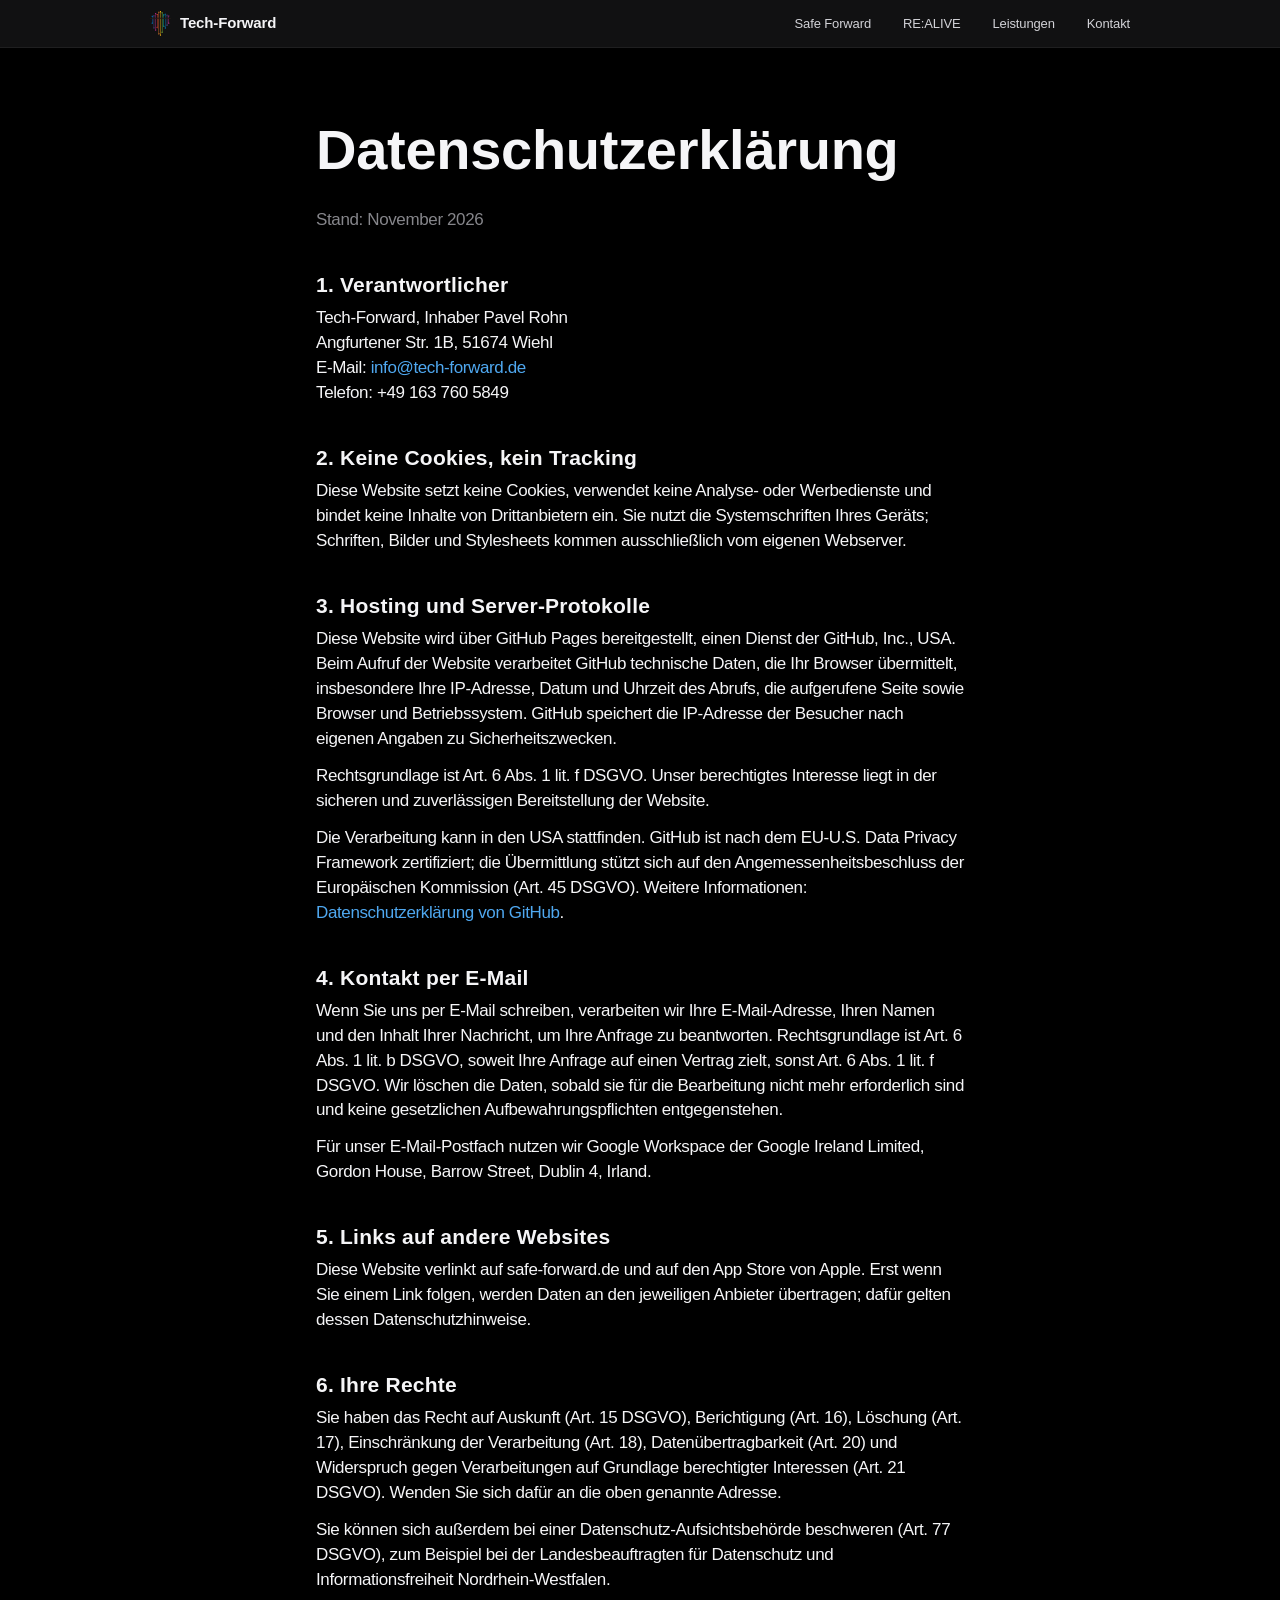
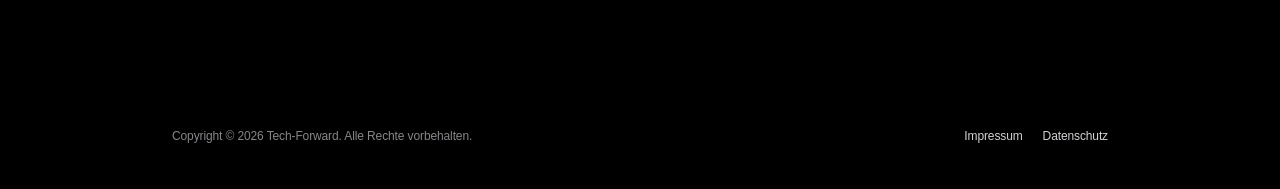
==== datenschutz/index.html @ c75efc5e "Neues Design im Stil von apple.com mit echtem Logo und Produktbildern Schwarzer Grund, große zentrie" ====
<!doctype html>
<html lang="de">
<head>
  <meta charset="utf-8">
  <meta name="viewport" content="width=device-width, initial-scale=1">
  <title>Datenschutzerklärung – Tech-Forward</title>
  <meta name="robots" content="index,follow">
  <link rel="canonical" href="https://www.tech-forward.de/datenschutz/">
  <meta name="theme-color" content="#000000">
  <link rel="icon" href="/favicon.svg" type="image/svg+xml">
  <link rel="stylesheet" href="/style.css">
</head>
<body>
  <a class="springen" href="#inhalt">Zum Inhalt springen</a>
  <header class="leiste">
    <nav class="leiste-innen" aria-label="Hauptnavigation">
      <a class="marke" href="/" aria-label="Tech-Forward, zur Startseite"><img src="/img/logo-zeichen.svg" alt="" width="21" height="25">Tech-Forward</a>
      <ul class="leiste-links">
        <li><a href="/#safe-forward">Safe Forward</a></li>
        <li><a href="/#realive">RE:ALIVE</a></li>
        <li><a href="/#leistungen">Leistungen</a></li>
        <li><a href="/#kontakt">Kontakt</a></li>
      </ul>
    </nav>
  </header>
  <main id="inhalt" class="recht">
      <h1>Datenschutz­erklärung</h1>
      <p class="stand">Stand: November 2026</p>

      <h2>1. Verantwortlicher</h2>
      <address>
        Tech-Forward, Inhaber Pavel Rohn<br>
        Angfurtener Str. 1B, 51674 Wiehl<br>
        E-Mail: <a href="mailto:info@tech-forward.de">info@tech-forward.de</a><br>
        Telefon: +49 163 760 5849
      </address>

      <h2>2. Keine Cookies, kein Tracking</h2>
      <p>Diese Website setzt keine Cookies, verwendet keine Analyse- oder Werbedienste und bindet keine Inhalte von Drittanbietern ein. Sie nutzt die Systemschriften Ihres Geräts; Schriften, Bilder und Stylesheets kommen ausschließlich vom eigenen Webserver.</p>

      <h2>3. Hosting und Server-Protokolle</h2>
      <p>Diese Website wird über GitHub Pages bereitgestellt, einen Dienst der GitHub, Inc., USA. Beim Aufruf der Website verarbeitet GitHub technische Daten, die Ihr Browser übermittelt, insbesondere Ihre IP-Adresse, Datum und Uhrzeit des Abrufs, die aufgerufene Seite sowie Browser und Betriebssystem. GitHub speichert die IP-Adresse der Besucher nach eigenen Angaben zu Sicherheitszwecken.</p>
      <p>Rechtsgrundlage ist Art. 6 Abs. 1 lit. f DSGVO. Unser berechtigtes Interesse liegt in der sicheren und zuverlässigen Bereitstellung der Website.</p>
      <p>Die Verarbeitung kann in den USA stattfinden. GitHub ist nach dem EU-U.S. Data Privacy Framework zertifiziert; die Übermittlung stützt sich auf den Angemessenheitsbeschluss der Europäischen Kommission (Art. 45 DSGVO). Weitere Informationen: <a href="https://docs.github.com/de/site-policy/privacy-policies/github-general-privacy-statement">Datenschutzerklärung von GitHub</a>.</p>

      <h2>4. Kontakt per E-Mail</h2>
      <p>Wenn Sie uns per E-Mail schreiben, verarbeiten wir Ihre E-Mail-Adresse, Ihren Namen und den Inhalt Ihrer Nachricht, um Ihre Anfrage zu beantworten. Rechtsgrundlage ist Art. 6 Abs. 1 lit. b DSGVO, soweit Ihre Anfrage auf einen Vertrag zielt, sonst Art. 6 Abs. 1 lit. f DSGVO. Wir löschen die Daten, sobald sie für die Bearbeitung nicht mehr erforderlich sind und keine gesetzlichen Aufbewahrungspflichten entgegenstehen.</p>
      <p>Für unser E-Mail-Postfach nutzen wir Google Workspace der Google Ireland Limited, Gordon House, Barrow Street, Dublin 4, Irland.</p>

      <h2>5. Links auf andere Websites</h2>
      <p>Diese Website verlinkt auf safe-forward.de und auf den App Store von Apple. Erst wenn Sie einem Link folgen, werden Daten an den jeweiligen Anbieter übertragen; dafür gelten dessen Datenschutzhinweise.</p>

      <h2>6. Ihre Rechte</h2>
      <p>Sie haben das Recht auf Auskunft (Art. 15 DSGVO), Berichtigung (Art. 16), Löschung (Art. 17), Einschränkung der Verarbeitung (Art. 18), Datenübertragbarkeit (Art. 20) und Widerspruch gegen Verarbeitungen auf Grundlage berechtigter Interessen (Art. 21 DSGVO). Wenden Sie sich dafür an die oben genannte Adresse.</p>
      <p>Sie können sich außerdem bei einer Datenschutz-Aufsichtsbehörde beschweren (Art. 77 DSGVO), zum Beispiel bei der Landesbeauftragten für Datenschutz und Informationsfreiheit Nordrhein-Westfalen.</p>
  </main>
  <footer class="fuss">
    <div class="fuss-zeile">
      <span>Copyright © 2026 Tech-Forward. Alle Rechte vorbehalten.</span>
      <nav aria-label="Rechtliches">
        <a href="/impressum/">Impressum</a>
        <a href="/datenschutz/">Datenschutz</a>
      </nav>
    </div>
  </footer>
</body>
</html>
---- style.css ----
/* Tech-Forward – schwarz, ruhig, große Typografie; Farbe kommt nur aus dem Logo und den Produktbildern */
:root {
  --schwarz: #000;
  --kachel: #161617;
  --kachel-hell: #1d1d1f;
  --text: #f5f5f7;
  --grau: #86868b;
  --grau-hell: #a1a1a6;
  --linie: #424245;
  --blau: #0378be;
  --blau-hover: #0a8ad6;
  --link: #4fa8f0;
  --schrift: -apple-system, BlinkMacSystemFont, "SF Pro Text", "SF Pro Display", "Helvetica Neue", "Segoe UI", Roboto, Arial, sans-serif;
  color-scheme: dark;
}

*,
*::before,
*::after {
  box-sizing: border-box;
}

html {
  -webkit-text-size-adjust: 100%;
  scroll-behavior: smooth;
  scroll-padding-top: 56px;
}

body {
  margin: 0;
  background: var(--schwarz);
  color: var(--text);
  font-family: var(--schrift);
  font-size: 17px;
  line-height: 1.47;
  letter-spacing: -0.022em;
  -webkit-font-smoothing: antialiased;
  -moz-osx-font-smoothing: grayscale;
}

img {
  max-width: 100%;
}

a {
  color: var(--link);
  text-decoration: none;
}
a:hover {
  text-decoration: underline;
}
:focus-visible {
  outline: 2px solid var(--link);
  outline-offset: 3px;
  border-radius: 4px;
}

.springen {
  position: absolute;
  left: -999px;
  top: 8px;
  z-index: 100;
  background: var(--text);
  color: var(--schwarz);
  padding: 8px 16px;
  border-radius: 8px;
}
.springen:focus {
  left: 16px;
}

/* Navigationsleiste */
.leiste {
  position: sticky;
  top: 0;
  z-index: 50;
  height: 48px;
  background: rgba(22, 22, 23, 0.8);
  -webkit-backdrop-filter: saturate(180%) blur(20px);
  backdrop-filter: saturate(180%) blur(20px);
  border-bottom: 1px solid rgba(255, 255, 255, 0.06);
}
.leiste-innen {
  max-width: 1024px;
  height: 100%;
  margin: 0 auto;
  padding: 0 22px;
  display: flex;
  align-items: center;
  justify-content: space-between;
  gap: 24px;
}
.marke {
  display: inline-flex;
  align-items: center;
  gap: 9px;
  color: var(--text);
  font-size: 15px;
  font-weight: 600;
  letter-spacing: -0.01em;
}
.marke:hover {
  text-decoration: none;
}
.marke img {
  width: 21px;
  height: 25px;
}
.leiste-links {
  list-style: none;
  display: flex;
  gap: 32px;
  margin: 0;
  padding: 0;
}
.leiste-links a {
  color: #d2d2d7;
  font-size: 13px;
  letter-spacing: -0.01em;
}
.leiste-links a:hover {
  color: #fff;
  text-decoration: none;
}
@media (max-width: 640px) {
  .leiste-links li:not(:last-child) {
    display: none;
  }
}

/* Start */
.start {
  max-width: 980px;
  margin: 0 auto;
  padding: 72px 22px 100px;
  text-align: center;
}
.start-logo {
  display: block;
  width: clamp(200px, 30vw, 320px);
  height: auto;
  margin: 0 auto;
}
.start h1 {
  font-size: clamp(40px, 6.6vw, 80px);
  line-height: 1.05;
  font-weight: 600;
  letter-spacing: -0.015em;
  max-width: 13ch;
  margin: 44px auto 0;
  text-wrap: balance;
}
.start-text {
  font-size: clamp(19px, 2.2vw, 24px);
  line-height: 1.33;
  letter-spacing: 0.004em;
  color: var(--grau-hell);
  max-width: 30em;
  margin: 22px auto 0;
  text-wrap: balance;
}

.knoepfe {
  display: flex;
  flex-wrap: wrap;
  justify-content: center;
  gap: 14px 16px;
  margin-top: 32px;
}
.pille {
  display: inline-block;
  padding: 12px 22px;
  border-radius: 980px;
  border: 1px solid var(--blau);
  background: var(--blau);
  color: #fff;
  font-size: 17px;
  line-height: 1.18;
  letter-spacing: -0.022em;
}
.pille:hover {
  background: var(--blau-hover);
  border-color: var(--blau-hover);
  text-decoration: none;
}
.pille-rahmen {
  background: transparent;
  border-color: var(--link);
  color: var(--link);
}
.pille-rahmen:hover {
  background: var(--link);
  border-color: var(--link);
  color: #000;
}
.weiter {
  font-size: 17px;
}
.weiter::after {
  content: "\203A";
  margin-left: 4px;
}

@media (prefers-reduced-motion: no-preference) {
  .start > * {
    animation: auftauchen 0.9s cubic-bezier(0.2, 0.7, 0.2, 1) both;
  }
  .start > :nth-child(2) {
    animation-delay: 0.12s;
  }
  .start > :nth-child(3) {
    animation-delay: 0.24s;
  }
  .start > :nth-child(4) {
    animation-delay: 0.36s;
  }
}
@keyframes auftauchen {
  from {
    opacity: 0;
    transform: translateY(16px);
  }
  to {
    opacity: 1;
    transform: none;
  }
}

/* Kacheln */
.kacheln {
  display: grid;
  gap: 12px;
  padding: 0 12px;
}
.kachel {
  position: relative;
  overflow: hidden;
  background: var(--kachel);
  text-align: center;
  padding: 56px 22px 0;
  display: flex;
  flex-direction: column;
  align-items: center;
}
.kachel > * {
  position: relative;
  z-index: 1;
}
.kachel h2 {
  font-size: clamp(40px, 5.6vw, 56px);
  line-height: 1.07;
  font-weight: 600;
  letter-spacing: -0.005em;
  margin: 0;
}
.kachel-claim {
  font-size: clamp(21px, 2.4vw, 28px);
  line-height: 1.14;
  letter-spacing: 0.007em;
  margin: 8px 0 0;
  text-wrap: balance;
}
.kachel-info {
  color: var(--grau-hell);
  max-width: 34em;
  margin: 14px auto 0;
  text-wrap: balance;
}
.kachel .knoepfe {
  margin-top: 22px;
}
.kachel-bild {
  width: 100%;
  margin-top: auto;
  padding-top: 48px;
  overflow: hidden;
  display: flex;
  justify-content: center;
  align-items: flex-start;
}

/* Safe Forward */
.kachel-sf::before,
.kachel-ra::before {
  content: "";
  position: absolute;
  inset: 0;
  z-index: 0;
  pointer-events: none;
}
.kachel-sf::before {
  background: radial-gradient(ellipse 70% 55% at 50% 100%, rgba(37, 99, 235, 0.32), rgba(16, 185, 129, 0.1) 55%, transparent 75%);
}
.sf-bild {
  height: clamp(250px, 46vw, 520px);
}
.fenster {
  margin: 0;
  width: min(100%, 900px);
  border-radius: 12px 12px 0 0;
  overflow: hidden;
  background: #fff;
  box-shadow: 0 0 0 1px rgba(255, 255, 255, 0.1), 0 30px 80px rgba(0, 0, 0, 0.6);
}
.fenster-leiste {
  position: relative;
  height: 30px;
  background: #2a2a2c;
  display: flex;
  align-items: center;
  gap: 7px;
  padding: 0 12px;
}
.fenster-leiste span {
  width: 10px;
  height: 10px;
  border-radius: 50%;
  background: #5a5a5e;
}
.fenster-adresse {
  position: absolute;
  left: 50%;
  transform: translateX(-50%);
  background: #1d1d1f;
  color: var(--grau-hell);
  font-size: 12px;
  letter-spacing: 0;
  padding: 3px 36px;
  border-radius: 6px;
  white-space: nowrap;
}
.fenster img {
  display: block;
  width: 100%;
  height: auto;
}
@media (max-width: 560px) {
  .fenster-adresse {
    padding: 3px 14px;
  }
}

/* Handys */
.handy {
  margin: 0;
  flex: none;
  width: 260px;
  aspect-ratio: 1320 / 2868;
  padding: 9px;
  border-radius: 46px;
  background: #1c1c1e;
  box-shadow: inset 0 0 0 1.5px #3a3a3c, 0 30px 60px rgba(0, 0, 0, 0.55);
}
.handy img {
  display: block;
  width: 100%;
  height: 100%;
  object-fit: cover;
  object-position: top;
  border-radius: 37px;
}

/* RE:ALIVE */
.kachel-ra::before {
  background: radial-gradient(ellipse 65% 55% at 50% 95%, rgba(255, 107, 53, 0.3), rgba(255, 215, 0, 0.07) 55%, transparent 75%);
}
.ra-bild {
  height: clamp(380px, 62vw, 600px);
}
.ra-bild .handy {
  width: clamp(190px, 26vw, 290px);
}
.ra-bild .handy-seite {
  width: clamp(150px, 21vw, 240px);
  margin-top: 70px;
  opacity: 0.92;
}
.ra-bild .handy-seite:first-child {
  margin-right: -18px;
}
.ra-bild .handy-seite:last-child {
  margin-left: -18px;
}
.ra-bild .handy-mitte {
  z-index: 2;
}

/* Leistungen: zwei Kacheln nebeneinander */
.raster {
  display: grid;
  grid-template-columns: 1fr;
  gap: 12px;
}
@media (min-width: 834px) {
  .raster {
    grid-template-columns: 1fr 1fr;
  }
}
.kachel-halb {
  padding: 56px 28px 0;
}
.kachel-halb h2 {
  font-size: clamp(36px, 4.4vw, 48px);
}
.punkte {
  list-style: none;
  width: 100%;
  max-width: 400px;
  margin: 30px auto 0;
  padding: 0;
  text-align: left;
}
.punkte li {
  padding: 13px 0;
  border-top: 1px solid var(--linie);
}
.punkte li:last-child {
  border-bottom: 1px solid var(--linie);
}
.kachel-halb .weiter {
  margin-top: 26px;
}
.web-bild {
  height: 320px;
  padding-top: 40px;
}
.web-bild .handy {
  width: 220px;
}
.wandel-bild {
  height: 320px;
  padding-top: 40px;
  flex-direction: column;
  align-items: center;
  gap: 18px;
}
.wandel-vorher {
  display: flex;
  flex-wrap: wrap;
  justify-content: center;
  gap: 10px;
  max-width: 420px;
  margin: 0;
  padding: 0;
  list-style: none;
}
.wandel-vorher li {
  padding: 8px 16px;
  border-radius: 980px;
  background: var(--kachel-hell);
  color: var(--grau);
  font-size: 15px;
  text-decoration: line-through;
  text-decoration-color: rgba(134, 134, 139, 0.7);
}
.wandel-pfeil {
  width: 1px;
  height: 36px;
  background: linear-gradient(var(--linie), var(--grau-hell));
}
.wandel-nachher {
  display: inline-flex;
  align-items: center;
  gap: 12px;
  padding: 14px 24px 14px 18px;
  border-radius: 980px;
  background: var(--kachel-hell);
  font-size: 19px;
  font-weight: 600;
  box-shadow: 0 0 0 1px rgba(255, 255, 255, 0.1), 0 20px 50px rgba(3, 120, 190, 0.25);
}
.wandel-nachher img {
  width: 22px;
  height: 26px;
}

/* Ablauf */
.ablauf {
  max-width: 980px;
  margin: 0 auto;
  padding: 110px 22px 100px;
  text-align: center;
}
.ablauf h2 {
  font-size: clamp(36px, 5vw, 48px);
  line-height: 1.08;
  font-weight: 600;
  letter-spacing: -0.003em;
  margin: 0;
}
.schritte {
  list-style: none;
  margin: 56px 0 0;
  padding: 0;
  display: grid;
  gap: 44px;
  counter-reset: schritt;
}
@media (min-width: 834px) {
  .schritte {
    grid-template-columns: repeat(3, 1fr);
    gap: 40px;
  }
}
.schritte li {
  counter-increment: schritt;
}
.schritte li::before {
  content: counter(schritt);
  display: block;
  font-size: 44px;
  line-height: 1;
  font-weight: 600;
  color: var(--link);
  margin-bottom: 14px;
}
.schritte h3 {
  font-size: 21px;
  line-height: 1.19;
  font-weight: 600;
  letter-spacing: 0.011em;
  margin: 0 0 8px;
}
.schritte p {
  color: var(--grau-hell);
  margin: 0 auto;
  max-width: 22em;
}

/* Kontakt */
.kachel-kontakt {
  padding: 96px 22px 100px;
}
.mail-gross {
  display: inline-block;
  margin-top: 30px;
  font-size: clamp(28px, 5vw, 48px);
  line-height: 1.1;
  font-weight: 600;
  letter-spacing: -0.01em;
  overflow-wrap: anywhere;
}
.anschrift {
  font-style: normal;
  color: var(--grau);
  margin-top: 18px;
}

/* Fuß */
.fuss {
  max-width: 980px;
  margin: 0 auto;
  padding: 28px 22px 44px;
  font-size: 12px;
  line-height: 1.33;
  letter-spacing: -0.01em;
  color: var(--grau);
}
.fuss p {
  margin: 0 0 14px;
  padding-bottom: 14px;
  border-bottom: 1px solid var(--linie);
}
.fuss-zeile {
  display: flex;
  flex-wrap: wrap;
  justify-content: space-between;
  gap: 8px 24px;
}
.fuss nav {
  display: flex;
  gap: 20px;
}
.fuss a {
  color: #d2d2d7;
}

/* Rechtstexte */
.recht {
  max-width: 692px;
  margin: 0 auto;
  padding: 72px 22px 96px;
}
.recht h1 {
  font-size: clamp(40px, 6vw, 56px);
  line-height: 1.07;
  font-weight: 600;
  letter-spacing: -0.005em;
  margin: 0 0 28px;
}
.recht h2 {
  font-size: 21px;
  line-height: 1.19;
  font-weight: 600;
  letter-spacing: 0.011em;
  margin: 40px 0 8px;
}
.recht p,
.recht address {
  margin: 0 0 12px;
}
.recht address {
  font-style: normal;
}
.recht .stand {
  color: var(--grau);
}

@media (prefers-reduced-motion: reduce) {
  html {
    scroll-behavior: auto;
  }
}
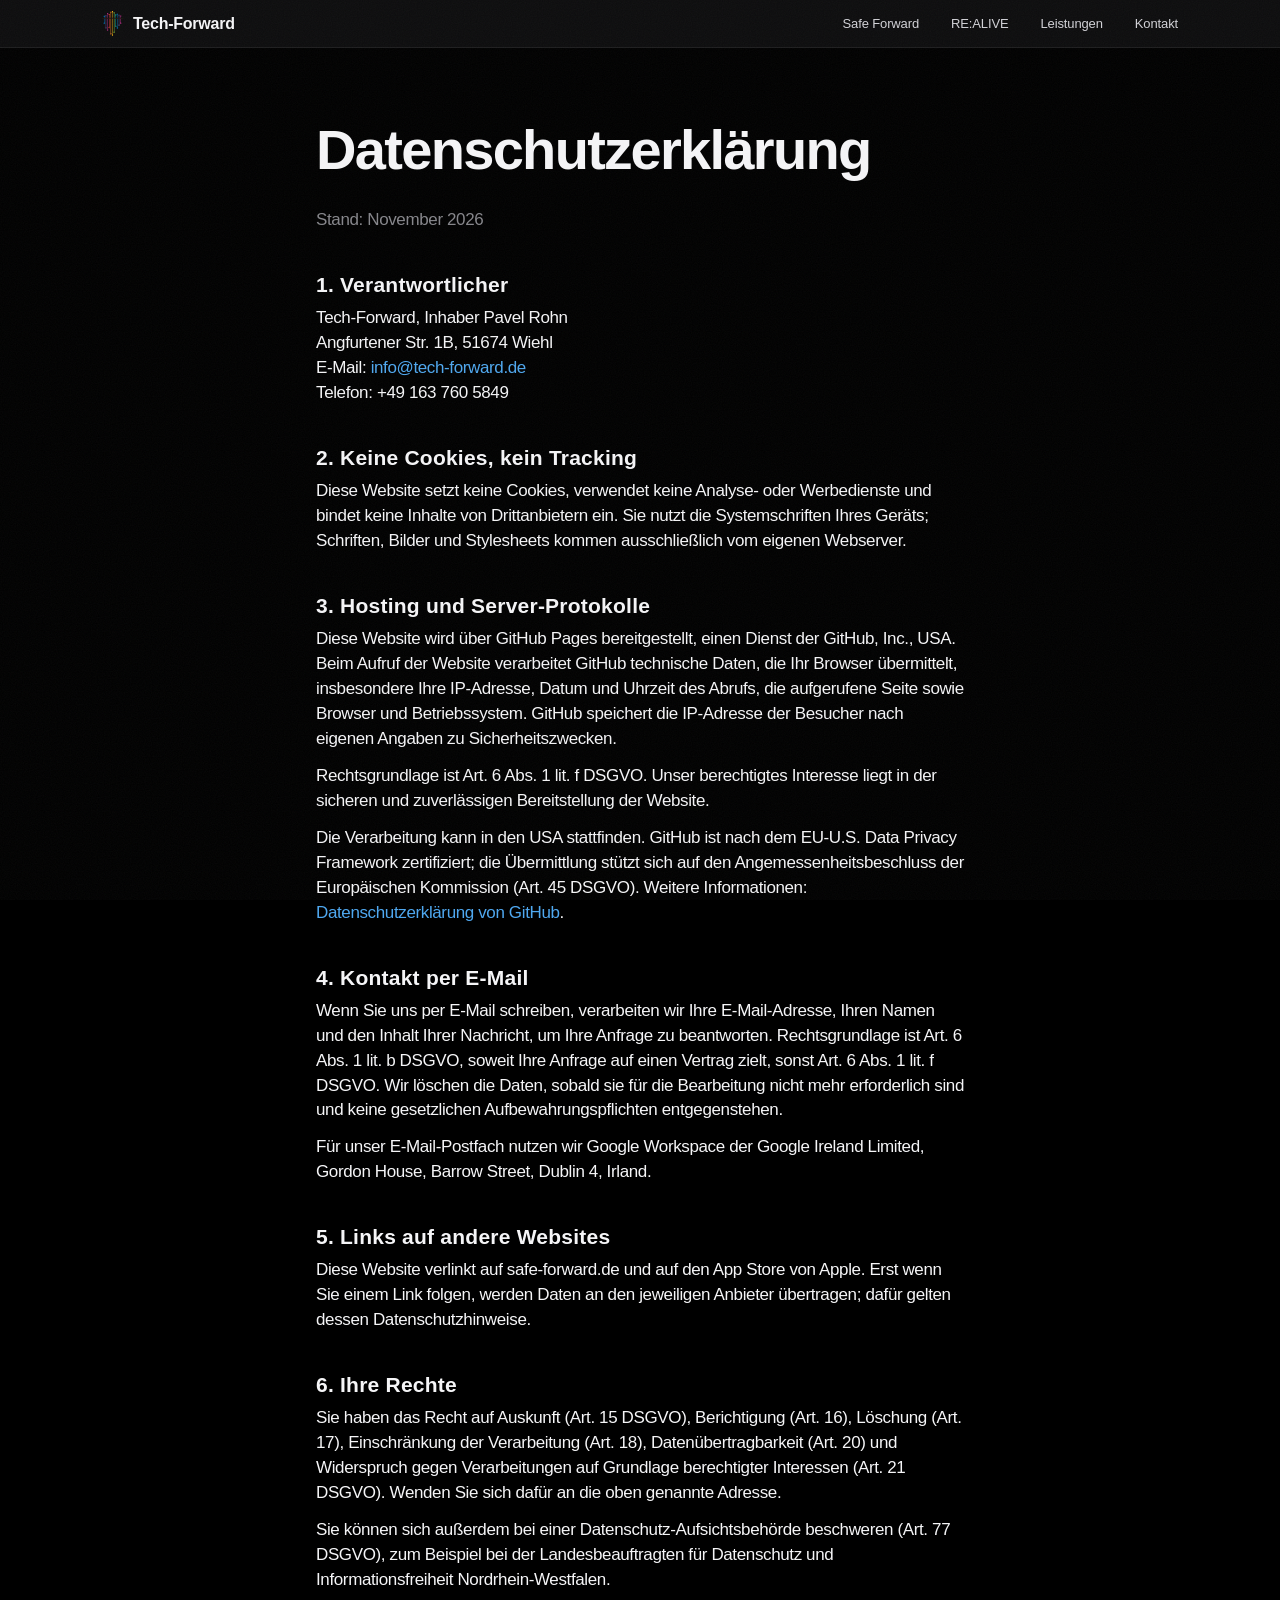
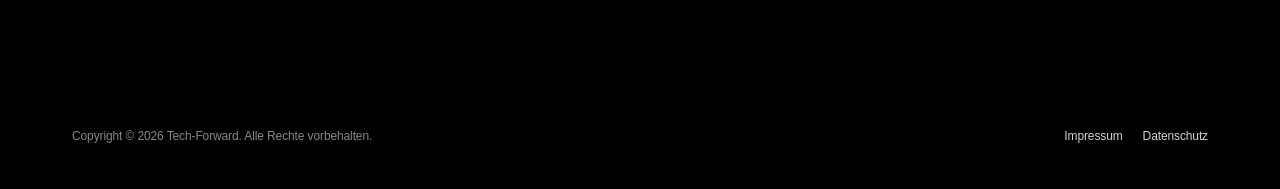
==== commit 594352d2: "Mehr Tiefe und Bewegung: animiertes Logo, Scroll-Szenen, 3D-Karten Reihenfolge jetzt Leistungen vor " ====
--- a/datenschutz/index.html
+++ b/datenschutz/index.html
@@ -8,7 +8,7 @@
   <link rel="canonical" href="https://www.tech-forward.de/datenschutz/">
   <meta name="theme-color" content="#000000">
   <link rel="icon" href="/favicon.svg" type="image/svg+xml">
-  <link rel="stylesheet" href="/style.css">
+  <link rel="stylesheet" href="/style.css?v=4">
 </head>
 <body>
   <a class="springen" href="#inhalt">Zum Inhalt springen</a>
--- a/style.css
+++ b/style.css
@@ -1,16 +1,27 @@
-/* Tech-Forward – schwarz, ruhig, große Typografie; Farbe kommt nur aus dem Logo und den Produktbildern */
+/* Tech-Forward – Schwarz, Tiefe und Licht. Farbe kommt aus dem Logo (Leiterbahnen) und aus den Produkten. */
+@property --winkel {
+  syntax: "<angle>";
+  initial-value: 0deg;
+  inherits: false;
+}
+
 :root {
   --schwarz: #000;
+  --flaeche: #0d0d0f;
   --kachel: #161617;
   --kachel-hell: #1d1d1f;
   --text: #f5f5f7;
   --grau: #86868b;
   --grau-hell: #a1a1a6;
-  --linie: #424245;
+  --linie: #2f2f33;
   --blau: #0378be;
   --blau-hover: #0a8ad6;
   --link: #4fa8f0;
-  --schrift: -apple-system, BlinkMacSystemFont, "SF Pro Text", "SF Pro Display", "Helvetica Neue", "Segoe UI", Roboto, Arial, sans-serif;
+  --regenbogen: linear-gradient(90deg, #0378be, #644c9a, #c52f90, #f04033, #f58229, #fbb811, #88c63f, #05afaf);
+  --regenbogen-hell: linear-gradient(90deg, #4fb0f5, #a68ae6, #ec6cc0, #ff7468, #ffa05a, #ffd045, #b2e070, #3ed8d8, #4fb0f5);
+  --sanft: cubic-bezier(0.2, 0.7, 0.2, 1);
+  --leiste: 48px;
+  --schrift: -apple-system, BlinkMacSystemFont, "SF Pro Display", "SF Pro Text", "Helvetica Neue", "Segoe UI", Roboto, Arial, sans-serif;
   color-scheme: dark;
 }
 
@@ -23,7 +34,7 @@
 html {
   -webkit-text-size-adjust: 100%;
   scroll-behavior: smooth;
-  scroll-padding-top: 56px;
+  scroll-padding-top: var(--leiste);
 }
 
 body {
@@ -36,12 +47,23 @@
   letter-spacing: -0.022em;
   -webkit-font-smoothing: antialiased;
   -moz-osx-font-smoothing: grayscale;
+  overflow-x: clip;
+}
+
+/* feines Korn gegen Farbstufen in den Lichtflächen */
+body::before {
+  content: "";
+  position: fixed;
+  inset: 0;
+  z-index: 90;
+  pointer-events: none;
+  opacity: 0.045;
+  background-image: url("data:image/svg+xml,%3Csvg xmlns='http://www.w3.org/2000/svg' width='180' height='180'%3E%3Cfilter id='n'%3E%3CfeTurbulence type='fractalNoise' baseFrequency='.85' numOctaves='2' stitchTiles='stitch'/%3E%3C/filter%3E%3Crect width='100%25' height='100%25' filter='url(%23n)'/%3E%3C/svg%3E");
 }
 
 img {
   max-width: 100%;
 }
-
 a {
   color: var(--link);
   text-decoration: none;
@@ -52,7 +74,7 @@
 :focus-visible {
   outline: 2px solid var(--link);
   outline-offset: 3px;
-  border-radius: 4px;
+  border-radius: 6px;
 }
 
 .springen {
@@ -69,19 +91,38 @@
   left: 16px;
 }
 
-/* Navigationsleiste */
+/* ---------- Navigationsleiste ---------- */
 .leiste {
   position: sticky;
   top: 0;
-  z-index: 50;
-  height: 48px;
-  background: rgba(22, 22, 23, 0.8);
+  z-index: 60;
+  height: var(--leiste);
+  background: rgba(18, 18, 20, 0.72);
   -webkit-backdrop-filter: saturate(180%) blur(20px);
   backdrop-filter: saturate(180%) blur(20px);
-  border-bottom: 1px solid rgba(255, 255, 255, 0.06);
+  border-bottom: 1px solid rgba(255, 255, 255, 0.07);
+  transition: background 0.4s, border-color 0.4s;
+}
+.js .leiste:not(.gescrollt) {
+  background: rgba(0, 0, 0, 0);
+  border-color: transparent;
+  -webkit-backdrop-filter: none;
+  backdrop-filter: none;
+}
+.leiste::after {
+  content: "";
+  position: absolute;
+  left: 0;
+  right: 0;
+  bottom: -1px;
+  height: 2px;
+  background: var(--regenbogen);
+  transform: scaleX(var(--seite, 0));
+  transform-origin: left;
+  opacity: 0.9;
 }
 .leiste-innen {
-  max-width: 1024px;
+  max-width: 1120px;
   height: 100%;
   margin: 0 auto;
   padding: 0 22px;
@@ -93,11 +134,11 @@
 .marke {
   display: inline-flex;
   align-items: center;
-  gap: 9px;
+  gap: 10px;
   color: var(--text);
-  font-size: 15px;
+  font-size: 16px;
   font-weight: 600;
-  letter-spacing: -0.01em;
+  letter-spacing: -0.015em;
 }
 .marke:hover {
   text-decoration: none;
@@ -117,6 +158,7 @@
   color: #d2d2d7;
   font-size: 13px;
   letter-spacing: -0.01em;
+  transition: color 0.2s;
 }
 .leiste-links a:hover {
   color: #fff;
@@ -128,192 +170,903 @@
   }
 }
 
-/* Start */
-.start {
-  max-width: 980px;
-  margin: 0 auto;
-  padding: 72px 22px 100px;
-  text-align: center;
-}
-.start-logo {
-  display: block;
-  width: clamp(200px, 30vw, 320px);
-  height: auto;
-  margin: 0 auto;
-}
-.start h1 {
-  font-size: clamp(40px, 6.6vw, 80px);
-  line-height: 1.05;
-  font-weight: 600;
-  letter-spacing: -0.015em;
-  max-width: 13ch;
-  margin: 44px auto 0;
-  text-wrap: balance;
-}
-.start-text {
-  font-size: clamp(19px, 2.2vw, 24px);
-  line-height: 1.33;
-  letter-spacing: 0.004em;
-  color: var(--grau-hell);
-  max-width: 30em;
-  margin: 22px auto 0;
-  text-wrap: balance;
-}
-
+/* ---------- Knöpfe ---------- */
 .knoepfe {
   display: flex;
   flex-wrap: wrap;
   justify-content: center;
   gap: 14px 16px;
-  margin-top: 32px;
+  margin-top: 34px;
 }
 .pille {
+  position: relative;
   display: inline-block;
-  padding: 12px 22px;
+  padding: 13px 24px;
   border-radius: 980px;
-  border: 1px solid var(--blau);
-  background: var(--blau);
+  border: 1px solid transparent;
+  background: linear-gradient(180deg, #1690d8, var(--blau));
   color: #fff;
   font-size: 17px;
   line-height: 1.18;
   letter-spacing: -0.022em;
+  box-shadow: 0 10px 30px -10px rgba(3, 120, 190, 0.8), inset 0 1px 0 rgba(255, 255, 255, 0.25);
+  transition: transform 0.35s var(--sanft), box-shadow 0.35s, background 0.2s;
 }
 .pille:hover {
-  background: var(--blau-hover);
-  border-color: var(--blau-hover);
   text-decoration: none;
+  background: linear-gradient(180deg, #2aa0e6, var(--blau-hover));
+  box-shadow: 0 16px 40px -10px rgba(3, 120, 190, 0.95), inset 0 1px 0 rgba(255, 255, 255, 0.3);
 }
 .pille-rahmen {
-  background: transparent;
-  border-color: var(--link);
-  color: var(--link);
+  background: rgba(255, 255, 255, 0.06);
+  border-color: rgba(255, 255, 255, 0.18);
+  color: var(--text);
+  box-shadow: inset 0 1px 0 rgba(255, 255, 255, 0.08);
+  -webkit-backdrop-filter: blur(10px);
+  backdrop-filter: blur(10px);
 }
 .pille-rahmen:hover {
-  background: var(--link);
-  border-color: var(--link);
-  color: #000;
+  background: rgba(255, 255, 255, 0.12);
+  box-shadow: inset 0 1px 0 rgba(255, 255, 255, 0.12);
 }
 .weiter {
   font-size: 17px;
 }
 .weiter::after {
   content: "\203A";
-  margin-left: 4px;
-}
-
-@media (prefers-reduced-motion: no-preference) {
-  .start > * {
-    animation: auftauchen 0.9s cubic-bezier(0.2, 0.7, 0.2, 1) both;
-  }
-  .start > :nth-child(2) {
-    animation-delay: 0.12s;
-  }
-  .start > :nth-child(3) {
-    animation-delay: 0.24s;
-  }
-  .start > :nth-child(4) {
-    animation-delay: 0.36s;
-  }
-}
-@keyframes auftauchen {
-  from {
+  display: inline-block;
+  margin-left: 5px;
+  transition: transform 0.3s var(--sanft);
+}
+.weiter:hover::after {
+  transform: translateX(4px);
+}
+
+/* ---------- Überschriften ---------- */
+.gross {
+  font-size: clamp(40px, 6vw, 76px);
+  line-height: 1.04;
+  font-weight: 700;
+  letter-spacing: -0.035em;
+  margin: 0;
+  text-wrap: balance;
+}
+.kopfzeile {
+  text-align: center;
+  max-width: 860px;
+  margin: 0 auto;
+  padding: 0 22px;
+}
+.unterzeile {
+  font-size: clamp(19px, 2.2vw, 24px);
+  line-height: 1.33;
+  letter-spacing: 0.002em;
+  color: var(--grau-hell);
+  max-width: 32em;
+  margin: 22px auto 0;
+  text-wrap: balance;
+}
+
+/* Einblenden */
+.js [data-zeigen] {
+  opacity: 0;
+  transform: translateY(56px);
+  filter: blur(10px);
+  transition: opacity 1s var(--sanft), transform 1.2s var(--sanft), filter 1s var(--sanft);
+  transition-delay: var(--verz, 0s);
+}
+.js [data-zeigen].sichtbar {
+  opacity: 1;
+  transform: none;
+  filter: none;
+}
+.js [data-woerter] .wort {
+  display: inline-block;
+  opacity: 0;
+  transform: translateY(0.55em) rotateX(-50deg);
+  transform-origin: 50% 100%;
+  filter: blur(8px);
+  transition: opacity 0.9s var(--sanft), transform 1s var(--sanft), filter 0.9s var(--sanft);
+  transition-delay: calc(var(--i) * 70ms + var(--wort-start, 0.1s));
+}
+.js .sichtbar [data-woerter] .wort,
+.js [data-woerter].sichtbar .wort,
+.los .start h1 .wort {
+  opacity: 1;
+  transform: none;
+  filter: none;
+}
+
+/* ---------- Start ---------- */
+.start {
+  position: relative;
+  min-height: calc(100svh - var(--leiste));
+  margin-top: calc(var(--leiste) * -1);
+  padding: calc(var(--leiste) + 40px) 22px 90px;
+  display: grid;
+  place-items: center;
+  overflow: hidden;
+  isolation: isolate;
+  text-align: center;
+}
+.start::after {
+  content: "";
+  position: absolute;
+  left: 0;
+  right: 0;
+  bottom: 0;
+  height: 160px;
+  background: linear-gradient(transparent, #000);
+  z-index: 1;
+  pointer-events: none;
+}
+.start-inhalt {
+  position: relative;
+  z-index: 2;
+  max-width: 1000px;
+  transform: translateY(calc(var(--p, 0) * -110px)) scale(calc(1 - var(--p, 0) * 0.08));
+  opacity: calc(1 - var(--p, 0) * 1.25);
+  will-change: transform, opacity;
+}
+
+.aurora {
+  position: absolute;
+  inset: -15% -10% 0;
+  z-index: 0;
+  pointer-events: none;
+  filter: blur(80px) saturate(140%);
+  opacity: 0.7;
+  -webkit-mask-image: linear-gradient(#000 55%, transparent);
+  mask-image: linear-gradient(#000 55%, transparent);
+}
+.aurora span {
+  position: absolute;
+  width: 46vmax;
+  height: 46vmax;
+  border-radius: 50%;
+  will-change: transform;
+}
+.aurora span:nth-child(1) {
+  left: -6%;
+  top: 0;
+  background: radial-gradient(circle, rgba(3, 120, 190, 0.55), transparent 62%);
+  animation: treiben-a 19s ease-in-out infinite alternate;
+}
+.aurora span:nth-child(2) {
+  right: -8%;
+  top: 6%;
+  background: radial-gradient(circle, rgba(197, 47, 144, 0.42), transparent 62%);
+  animation: treiben-b 23s ease-in-out infinite alternate;
+}
+.aurora span:nth-child(3) {
+  left: 28%;
+  top: 34%;
+  background: radial-gradient(circle, rgba(245, 130, 41, 0.34), transparent 62%);
+  animation: treiben-c 27s ease-in-out infinite alternate;
+}
+@keyframes treiben-a {
+  to {
+    transform: translate(16vw, 10vh) scale(1.15);
+  }
+}
+@keyframes treiben-b {
+  to {
+    transform: translate(-18vw, 14vh) scale(0.9);
+  }
+}
+@keyframes treiben-c {
+  to {
+    transform: translate(-10vw, -14vh) scale(1.2);
+  }
+}
+
+/* Leiterbahn-Boden, der nach vorne fließt */
+.boden {
+  position: absolute;
+  z-index: 1;
+  left: -50%;
+  right: -50%;
+  bottom: -6%;
+  height: 52%;
+  background-image: linear-gradient(rgba(255, 255, 255, 0.09) 1px, transparent 1px),
+    linear-gradient(90deg, rgba(255, 255, 255, 0.07) 1px, transparent 1px);
+  background-size: 60px 60px;
+  transform: perspective(480px) rotateX(66deg);
+  transform-origin: 50% 0;
+  -webkit-mask-image: radial-gradient(ellipse 55% 85% at 50% 0%, #000 25%, transparent 72%);
+  mask-image: radial-gradient(ellipse 55% 85% at 50% 0%, #000 25%, transparent 72%);
+  animation: vorwaerts 2.6s linear infinite;
+  pointer-events: none;
+}
+@keyframes vorwaerts {
+  to {
+    background-position: 0 60px, 0 0;
+  }
+}
+
+.logo-buehne {
+  position: relative;
+  display: inline-block;
+  perspective: 900px;
+}
+.logo-buehne::before {
+  content: "";
+  position: absolute;
+  inset: -10% -25%;
+  background: radial-gradient(closest-side, rgba(251, 184, 17, 0.22), rgba(197, 47, 144, 0.14) 45%, transparent 75%);
+  filter: blur(30px);
+  transform: translate(calc(var(--hx, 0) * -40px), calc(var(--hy, 0) * -30px));
+  transition: transform 0.6s var(--sanft);
+  z-index: -1;
+}
+.logo-animiert {
+  display: block;
+  width: clamp(250px, 32vw, 400px);
+  height: auto;
+  margin: 0 auto;
+  overflow: visible;
+  transform: rotateX(calc(var(--hy, 0) * -16deg)) rotateY(calc(var(--hx, 0) * 20deg));
+  transition: transform 0.6s var(--sanft);
+}
+
+/* Logo: Balken, Leitungen und Enden zeichnen sich nacheinander */
+.logo-animiert .z-puls,
+.logo-animiert .z-blitz {
+  opacity: 0;
+}
+.logo-animiert .z-puls {
+  stroke: #fff;
+  stroke-width: 3.2;
+  stroke-linecap: round;
+  stroke-dasharray: 0.12 1.2;
+}
+.logo-animiert .z-blitz {
+  stroke: #fff;
+}
+.logo-animiert .z-kopf,
+.logo-animiert .z-fuss {
+  transform-box: fill-box;
+  transform-origin: center;
+}
+.js .z-balken {
+  stroke-dasharray: 1;
+  stroke-dashoffset: 1;
+}
+.js .z-oben,
+.js .z-unten {
+  stroke-dasharray: 1;
+  stroke-dashoffset: 1;
+}
+.js .z-kopf,
+.js .z-fuss {
+  transform: scale(0);
+}
+.js .buchstabe {
+  opacity: 0;
+  transform: translateY(5px);
+  transform-box: fill-box;
+}
+.los .z-balken {
+  stroke-dashoffset: 0;
+  transition: stroke-dashoffset 0.8s cubic-bezier(0.65, 0, 0.25, 1) 0.1s;
+}
+.los .z-oben,
+.los .z-unten {
+  stroke-dashoffset: 0;
+  transition: stroke-dashoffset 0.9s cubic-bezier(0.3, 0.7, 0.2, 1) calc(0.55s + var(--d));
+}
+.los .z-kopf,
+.los .z-fuss {
+  transform: scale(1);
+  transition: transform 0.7s cubic-bezier(0.3, 1.7, 0.5, 1) calc(1.15s + var(--d));
+}
+.los .buchstabe {
+  opacity: 1;
+  transform: none;
+  transition: opacity 0.7s var(--sanft), transform 0.9s var(--sanft);
+  transition-delay: calc(1.2s + var(--b) * 50ms);
+}
+.los .z-puls {
+  animation: puls var(--t) linear calc(2.4s + var(--v)) infinite;
+}
+.los .z-blitz {
+  animation: blitz var(--t) linear calc(2.4s + var(--v)) infinite;
+}
+@keyframes puls {
+  0% {
+    stroke-dashoffset: 0.12;
     opacity: 0;
-    transform: translateY(16px);
-  }
+  }
+  6% {
+    opacity: 1;
+  }
+  84% {
+    opacity: 1;
+  }
+  100% {
+    stroke-dashoffset: -1;
+    opacity: 0;
+  }
+}
+@keyframes blitz {
+  0%,
+  86% {
+    opacity: 0;
+  }
+  92% {
+    opacity: 0.95;
+  }
+  100% {
+    opacity: 0;
+  }
+}
+
+.start h1 {
+  font-size: clamp(46px, 7.4vw, 96px);
+  line-height: 1.02;
+  font-weight: 700;
+  letter-spacing: -0.04em;
+  max-width: 12ch;
+  margin: 34px auto 0;
+  text-wrap: balance;
+  background: linear-gradient(180deg, #fff 30%, #b9b9c3);
+  -webkit-background-clip: text;
+  background-clip: text;
+  color: transparent;
+}
+.js .start h1 {
+  background: none;
+  color: var(--text);
+  --wort-start: 0.85s;
+  perspective: 600px;
+}
+.js .start h1 .wort {
+  background: linear-gradient(180deg, #fff 30%, #b9b9c3);
+  -webkit-background-clip: text;
+  background-clip: text;
+  color: transparent;
+  padding-bottom: 0.06em;
+}
+.js:not(.los) .start h1 {
+  opacity: 0;
+}
+.start-text {
+  font-size: clamp(18px, 2vw, 22px);
+  line-height: 1.38;
+  color: var(--grau-hell);
+  max-width: 32em;
+  margin: 24px auto 0;
+  text-wrap: balance;
+}
+.js .start-text,
+.js .start .knoepfe {
+  opacity: 0;
+  transform: translateY(24px);
+}
+.los .start-text,
+.los .start .knoepfe {
+  opacity: 1;
+  transform: none;
+  transition: opacity 1s var(--sanft) 1.45s, transform 1.1s var(--sanft) 1.45s;
+}
+.los .start .knoepfe {
+  transition-delay: 1.6s;
+}
+
+/* ---------- Aussage: Wörter leuchten beim Scrollen auf ---------- */
+.aussage {
+  position: relative;
+  height: 210vh;
+}
+.aussage-klebe {
+  position: sticky;
+  top: var(--leiste);
+  height: calc(100svh - var(--leiste));
+  display: flex;
+  align-items: center;
+  justify-content: center;
+  padding: 0 22px;
+}
+.aussage-text {
+  max-width: 1040px;
+  margin: 0;
+  font-size: clamp(32px, 5.4vw, 70px);
+  line-height: 1.1;
+  font-weight: 700;
+  letter-spacing: -0.035em;
+}
+.js .aussage-text .w {
+  opacity: clamp(0.14, calc((var(--p, 1) * (var(--n) + 12) - var(--i)) / 6), 1);
+}
+
+/* ---------- Leistungen ---------- */
+.bereich {
+  max-width: 1180px;
+  margin: 0 auto;
+  padding: 80px 22px 110px;
+}
+.karten {
+  display: grid;
+  grid-template-columns: 1fr;
+  gap: 24px;
+  margin-top: 72px;
+}
+@media (min-width: 900px) {
+  .karten {
+    grid-template-columns: 1fr 1fr;
+  }
+}
+.karte-huelle {
+  height: 100%;
+}
+.karte {
+  position: relative;
+  height: 100%;
+  overflow: hidden;
+  isolation: isolate;
+  border-radius: 32px;
+  text-align: center;
+  background: linear-gradient(180deg, #1c1c1f 0%, #111113 60%, #0c0c0e 100%);
+  box-shadow: inset 0 1px 0 rgba(255, 255, 255, 0.09), 0 0 0 1px rgba(255, 255, 255, 0.07),
+    0 50px 100px -40px rgba(0, 0, 0, 0.9);
+  transform: perspective(1200px) rotateX(var(--rx, 0deg)) rotateY(var(--ry, 0deg));
+  transition: transform 0.6s var(--sanft);
+}
+.karte:hover {
+  transition: transform 0.15s linear;
+}
+.karte::before {
+  content: "";
+  position: absolute;
+  inset: 0;
+  z-index: 3;
+  pointer-events: none;
+  background: radial-gradient(560px circle at var(--mx, 50%) var(--my, -30%), rgba(255, 255, 255, 0.1), transparent 45%);
+  opacity: 0;
+  transition: opacity 0.4s;
+}
+.karte::after {
+  content: "";
+  position: absolute;
+  inset: 0;
+  z-index: 4;
+  border-radius: inherit;
+  padding: 1px;
+  pointer-events: none;
+  background: radial-gradient(380px circle at var(--mx, 50%) var(--my, -30%), rgba(255, 255, 255, 0.55), rgba(79, 168, 240, 0.25) 40%, transparent 70%);
+  -webkit-mask: linear-gradient(#000 0 0) content-box, linear-gradient(#000 0 0);
+  -webkit-mask-composite: xor;
+  mask-composite: exclude;
+  opacity: 0;
+  transition: opacity 0.4s;
+}
+.karte:hover::before,
+.karte:hover::after {
+  opacity: 1;
+}
+.karte-bild {
+  position: relative;
+  height: 320px;
+  display: flex;
+  align-items: center;
+  justify-content: center;
+  overflow: hidden;
+  background: radial-gradient(ellipse 70% 80% at 50% 110%, rgba(3, 120, 190, 0.28), transparent 70%);
+}
+.karte-text {
+  padding: 8px 28px 44px;
+}
+.karte h3 {
+  font-size: clamp(32px, 3.6vw, 42px);
+  line-height: 1.08;
+  font-weight: 700;
+  letter-spacing: -0.03em;
+  margin: 0;
+}
+.karte-claim {
+  font-size: 21px;
+  line-height: 1.24;
+  color: var(--grau-hell);
+  margin: 10px 0 0;
+}
+.punkte {
+  list-style: none;
+  max-width: 400px;
+  margin: 28px auto 0;
+  padding: 0;
+  text-align: left;
+}
+.punkte li {
+  position: relative;
+  padding: 13px 0 13px 26px;
+  border-top: 1px solid var(--linie);
+}
+.punkte li:last-child {
+  border-bottom: 1px solid var(--linie);
+}
+.punkte li::before {
+  content: "";
+  position: absolute;
+  left: 2px;
+  top: 50%;
+  width: 8px;
+  height: 8px;
+  margin-top: -4px;
+  border-radius: 2px;
+  border: 2px solid var(--link);
+}
+.karte .weiter {
+  display: inline-block;
+  margin-top: 26px;
+}
+
+/* Mini-Browser: Seite baut sich auf */
+.mini {
+  position: relative;
+  width: 84%;
+  max-width: 460px;
+  aspect-ratio: 16 / 10;
+  margin-top: 36px;
+  border-radius: 12px;
+  overflow: hidden;
+  background: #fff;
+  box-shadow: 0 40px 70px -20px rgba(0, 0, 0, 0.8), 0 0 0 1px rgba(255, 255, 255, 0.12);
+  transform: perspective(900px) rotateX(14deg);
+  transform-origin: 50% 100%;
+}
+.mini-leiste {
+  height: 7%;
+  background: #ececf0;
+  display: flex;
+  align-items: center;
+  gap: 4px;
+  padding: 0 8px;
+}
+.mini-leiste i {
+  width: 6px;
+  height: 6px;
+  border-radius: 50%;
+  background: #c7c7cc;
+}
+.mini-seite {
+  position: absolute;
+  inset: 7% 0 0;
+  padding: 5% 6%;
+}
+.sk {
+  height: 4.5%;
+  width: 50%;
+  margin-bottom: 3.2%;
+  border-radius: 4px;
+  background: #e3e6ec;
+  transform-origin: left center;
+}
+.sk-nav {
+  width: 100%;
+  height: 5%;
+  margin-bottom: 9%;
+  background: #f1f3f6;
+}
+.sk-h1 {
+  width: 50%;
+  height: 9%;
+  background: #1f2937;
+}
+.sk-farbe {
+  width: 40%;
+  background: linear-gradient(90deg, #2563eb, #10b981);
+}
+.sk-kurz {
+  width: 38%;
+}
+.sk-knopf {
+  width: 20%;
+  height: 9%;
+  margin-top: 5%;
+  border-radius: 6px;
+  background: #2563eb;
+}
+.sk-bild {
+  position: absolute;
+  right: 6%;
+  top: 26%;
+  width: 34%;
+  height: 46%;
+  border-radius: 10px;
+  border: 2px solid #3b82f6;
+  background: #f8fafc;
+}
+.mini-fertig {
+  position: absolute;
+  inset: 7% 0 0;
+  width: 100%;
+  height: 93%;
+  object-fit: cover;
+  object-position: top;
+  opacity: 1;
+}
+.js .mini-fertig {
+  opacity: 0;
+}
+.laeuft .sk {
+  animation: bauen 8s var(--sanft) infinite both;
+  animation-delay: calc(var(--k) * 0.14s);
+}
+.laeuft .mini-fertig {
+  animation: fertig 8s ease infinite;
+}
+@keyframes bauen {
+  0% {
+    transform: scaleX(0);
+    opacity: 0;
+  }
+  9% {
+    transform: scaleX(1);
+    opacity: 1;
+  }
+  93% {
+    transform: scaleX(1);
+    opacity: 1;
+  }
+  100% {
+    transform: scaleX(0);
+    opacity: 0;
+  }
+}
+@keyframes fertig {
+  0%,
+  36% {
+    opacity: 0;
+    transform: scale(1.06);
+    filter: blur(6px);
+  }
+  46%,
+  90% {
+    opacity: 1;
+    transform: scale(1);
+    filter: blur(0);
+  }
+  97%,
+  100% {
+    opacity: 0;
+  }
+}
+
+/* Vorher/Nachher: verstreute Werkzeuge werden zu einer Software */
+.wandel {
+  position: relative;
+  width: 100%;
+  height: 100%;
+}
+.chip {
+  position: absolute;
+  left: 50%;
+  top: 50%;
+  padding: 9px 16px;
+  border-radius: 980px;
+  background: linear-gradient(180deg, #2c2c30, #222226);
+  color: #c7c7cc;
+  font-size: 15px;
+  white-space: nowrap;
+  box-shadow: 0 14px 30px -8px rgba(0, 0, 0, 0.7), inset 0 1px 0 rgba(255, 255, 255, 0.1);
+  transform: translate(-50%, -50%) translate(var(--x), var(--y)) rotate(var(--r));
+}
+.kern {
+  position: absolute;
+  left: 50%;
+  top: 50%;
+  display: inline-flex;
+  align-items: center;
+  gap: 12px;
+  padding: 16px 26px 16px 20px;
+  border-radius: 980px;
+  background: #121214;
+  font-size: 20px;
+  font-weight: 600;
+  letter-spacing: -0.02em;
+  white-space: nowrap;
+  transform: translate(-50%, -50%);
+  isolation: isolate;
+}
+.kern img {
+  width: 22px;
+  height: 26px;
+}
+.kern::before,
+.kern::after {
+  content: "";
+  position: absolute;
+  inset: -2px;
+  border-radius: inherit;
+  background: conic-gradient(from var(--winkel), #0378be, #644c9a, #c52f90, #f04033, #f58229, #fbb811, #88c63f, #05afaf, #0378be);
+  animation: drehen 4s linear infinite;
+  z-index: -1;
+}
+.kern::before {
+  padding: 2px;
+  -webkit-mask: linear-gradient(#000 0 0) content-box, linear-gradient(#000 0 0);
+  -webkit-mask-composite: xor;
+  mask-composite: exclude;
+}
+.kern::after {
+  z-index: -2;
+  inset: 4px;
+  filter: blur(22px);
+  opacity: 0.55;
+}
+@keyframes drehen {
   to {
+    --winkel: 360deg;
+  }
+}
+.laeuft .chip {
+  animation: sammeln 7s var(--sanft) infinite;
+  animation-delay: var(--v);
+}
+.laeuft .kern {
+  animation: kern 7s var(--sanft) infinite;
+}
+@keyframes sammeln {
+  0%,
+  16% {
+    transform: translate(-50%, -50%) translate(var(--x), var(--y)) rotate(var(--r));
     opacity: 1;
-    transform: none;
-  }
-}
-
-/* Kacheln */
-.kacheln {
-  display: grid;
-  gap: 12px;
-  padding: 0 12px;
-}
-.kachel {
-  position: relative;
+  }
+  40%,
+  88% {
+    transform: translate(-50%, -50%) scale(0.3);
+    opacity: 0;
+  }
+  100% {
+    transform: translate(-50%, -50%) translate(var(--x), var(--y)) rotate(var(--r));
+    opacity: 1;
+  }
+}
+@keyframes kern {
+  0%,
+  28% {
+    opacity: 0;
+    transform: translate(-50%, -50%) scale(0.55);
+  }
+  44%,
+  86% {
+    opacity: 1;
+    transform: translate(-50%, -50%) scale(1);
+  }
+  96%,
+  100% {
+    opacity: 0;
+    transform: translate(-50%, -50%) scale(0.85);
+  }
+}
+@media (max-width: 520px) {
+  .wandel {
+    transform: scale(0.74);
+  }
+}
+
+/* ---------- Produkte ---------- */
+.produkte {
+  padding-top: 20px;
+}
+.szene {
+  position: relative;
+  height: 230vh;
+  --q: clamp(0, calc(var(--p, 1) * 1.8), 1);
+}
+.szene-klebe {
+  position: sticky;
+  top: var(--leiste);
+  height: calc(100svh - var(--leiste));
   overflow: hidden;
-  background: var(--kachel);
-  text-align: center;
-  padding: 56px 22px 0;
   display: flex;
   flex-direction: column;
   align-items: center;
-}
-.kachel > * {
-  position: relative;
-  z-index: 1;
-}
-.kachel h2 {
-  font-size: clamp(40px, 5.6vw, 56px);
-  line-height: 1.07;
+  padding: clamp(28px, 6vh, 64px) 22px 0;
+  text-align: center;
+  isolation: isolate;
+}
+.szene-klebe::before {
+  content: "";
+  position: absolute;
+  left: 50%;
+  bottom: -25%;
+  width: 130%;
+  height: 85%;
+  z-index: -1;
+  pointer-events: none;
+  filter: blur(50px);
+  transform: translateX(-50%) scale(calc(0.55 + var(--q) * 0.6));
+  opacity: calc(0.25 + var(--q) * 0.75);
+}
+.szene-sf .szene-klebe::before {
+  background: radial-gradient(ellipse at center, rgba(37, 99, 235, 0.5), rgba(16, 185, 129, 0.2) 45%, transparent 70%);
+}
+.szene-ra .szene-klebe::before {
+  background: radial-gradient(ellipse at center, rgba(255, 107, 53, 0.45), rgba(255, 215, 0, 0.14) 45%, transparent 70%);
+}
+.szene-text {
+  max-width: 820px;
+}
+.produkt-name {
+  font-size: clamp(48px, 7.6vw, 96px);
+  line-height: 1;
+  font-weight: 700;
+  letter-spacing: -0.045em;
+  margin: 0;
+  padding-bottom: 0.05em;
+  -webkit-background-clip: text;
+  background-clip: text;
+  color: transparent;
+}
+.produkt-sf {
+  background-image: linear-gradient(100deg, #60a5fa 10%, #34d399 90%);
+}
+.produkt-ra {
+  background-image: linear-gradient(100deg, #ff6b35 10%, #ffd34d 90%);
+}
+.produkt-claim {
+  font-size: clamp(21px, 2.6vw, 30px);
+  line-height: 1.16;
   font-weight: 600;
-  letter-spacing: -0.005em;
-  margin: 0;
-}
-.kachel-claim {
-  font-size: clamp(21px, 2.4vw, 28px);
-  line-height: 1.14;
-  letter-spacing: 0.007em;
-  margin: 8px 0 0;
+  letter-spacing: -0.02em;
+  margin: 12px 0 0;
   text-wrap: balance;
 }
-.kachel-info {
+.produkt-info {
   color: var(--grau-hell);
-  max-width: 34em;
+  max-width: 36em;
   margin: 14px auto 0;
   text-wrap: balance;
 }
-.kachel .knoepfe {
-  margin-top: 22px;
-}
-.kachel-bild {
+.szene .knoepfe {
+  margin-top: 24px;
+}
+.buehne {
+  position: relative;
+  flex: 1;
   width: 100%;
-  margin-top: auto;
-  padding-top: 48px;
-  overflow: hidden;
   display: flex;
   justify-content: center;
   align-items: flex-start;
-}
-
-/* Safe Forward */
-.kachel-sf::before,
-.kachel-ra::before {
-  content: "";
-  position: absolute;
-  inset: 0;
-  z-index: 0;
-  pointer-events: none;
-}
-.kachel-sf::before {
-  background: radial-gradient(ellipse 70% 55% at 50% 100%, rgba(37, 99, 235, 0.32), rgba(16, 185, 129, 0.1) 55%, transparent 75%);
-}
-.sf-bild {
-  height: clamp(250px, 46vw, 520px);
-}
+  padding-top: clamp(28px, 5vh, 56px);
+  perspective: 1500px;
+}
+
+/* Browserfenster klappt sich auf */
 .fenster {
+  position: relative;
   margin: 0;
-  width: min(100%, 900px);
-  border-radius: 12px 12px 0 0;
+  width: min(92%, 980px);
+  border-radius: 14px 14px 0 0;
   overflow: hidden;
   background: #fff;
-  box-shadow: 0 0 0 1px rgba(255, 255, 255, 0.1), 0 30px 80px rgba(0, 0, 0, 0.6);
+  box-shadow: 0 0 0 1px rgba(255, 255, 255, 0.12), 0 50px 120px -20px rgba(0, 0, 0, 0.85);
+  transform-origin: 50% 0%;
+  transform: translateY(calc((1 - var(--q)) * 40px)) rotateX(calc((1 - var(--q)) * 58deg)) scale(calc(0.8 + var(--q) * 0.2));
+  will-change: transform;
+}
+.fenster::after {
+  content: "";
+  position: absolute;
+  inset: 0;
+  pointer-events: none;
+  background: linear-gradient(115deg, transparent 35%, rgba(255, 255, 255, 0.35) 48%, transparent 62%);
+  transform: translateX(calc(-130% + var(--q) * 260%));
+  mix-blend-mode: soft-light;
 }
 .fenster-leiste {
   position: relative;
-  height: 30px;
+  height: 32px;
   background: #2a2a2c;
   display: flex;
   align-items: center;
   gap: 7px;
-  padding: 0 12px;
+  padding: 0 13px;
 }
 .fenster-leiste span {
-  width: 10px;
-  height: 10px;
+  width: 11px;
+  height: 11px;
   border-radius: 50%;
   background: #5a5a5e;
 }
@@ -325,7 +1078,7 @@
   color: var(--grau-hell);
   font-size: 12px;
   letter-spacing: 0;
-  padding: 3px 36px;
+  padding: 3px 40px;
   border-radius: 6px;
   white-space: nowrap;
 }
@@ -343,13 +1096,11 @@
 /* Handys */
 .handy {
   margin: 0;
-  flex: none;
-  width: 260px;
   aspect-ratio: 1320 / 2868;
   padding: 9px;
   border-radius: 46px;
-  background: #1c1c1e;
-  box-shadow: inset 0 0 0 1.5px #3a3a3c, 0 30px 60px rgba(0, 0, 0, 0.55);
+  background: linear-gradient(145deg, #3a3a3e, #1a1a1c 40%, #2a2a2d);
+  box-shadow: inset 0 0 0 1.5px rgba(255, 255, 255, 0.12), 0 40px 80px -20px rgba(0, 0, 0, 0.8);
 }
 .handy img {
   display: block;
@@ -359,196 +1110,206 @@
   object-position: top;
   border-radius: 37px;
 }
-
-/* RE:ALIVE */
-.kachel-ra::before {
-  background: radial-gradient(ellipse 65% 55% at 50% 95%, rgba(255, 107, 53, 0.3), rgba(255, 215, 0, 0.07) 55%, transparent 75%);
-}
-.ra-bild {
-  height: clamp(380px, 62vw, 600px);
-}
-.ra-bild .handy {
-  width: clamp(190px, 26vw, 290px);
-}
-.ra-bild .handy-seite {
-  width: clamp(150px, 21vw, 240px);
-  margin-top: 70px;
-  opacity: 0.92;
-}
-.ra-bild .handy-seite:first-child {
-  margin-right: -18px;
-}
-.ra-bild .handy-seite:last-child {
-  margin-left: -18px;
-}
-.ra-bild .handy-mitte {
+.telefon {
+  position: absolute;
+  left: 50%;
+  top: clamp(28px, 5vh, 56px);
+  width: clamp(180px, 21vw, 270px);
+  will-change: transform;
+}
+.telefon::after {
+  content: "";
+  position: absolute;
+  inset: 9px;
+  border-radius: 37px;
+  pointer-events: none;
+  background: linear-gradient(125deg, rgba(255, 255, 255, 0.16), transparent 32%);
+}
+.telefon-mitte {
+  z-index: 3;
+  transform: translateX(-50%) translateY(calc((1 - var(--q)) * 110px)) scale(calc(0.9 + var(--q) * 0.1));
+}
+.telefon-links,
+.telefon-rechts {
   z-index: 2;
-}
-
-/* Leistungen: zwei Kacheln nebeneinander */
-.raster {
-  display: grid;
-  grid-template-columns: 1fr;
-  gap: 12px;
-}
-@media (min-width: 834px) {
-  .raster {
-    grid-template-columns: 1fr 1fr;
-  }
-}
-.kachel-halb {
-  padding: 56px 28px 0;
-}
-.kachel-halb h2 {
-  font-size: clamp(36px, 4.4vw, 48px);
-}
-.punkte {
+  opacity: calc(0.35 + var(--q) * 0.65);
+}
+.telefon-links {
+  transform: translateX(-50%) translateX(calc(var(--q) * -84%)) translateY(calc(40px + (1 - var(--q)) * 70px)) rotateY(calc(var(--q) * 22deg)) scale(0.86);
+}
+.telefon-rechts {
+  transform: translateX(-50%) translateX(calc(var(--q) * 84%)) translateY(calc(40px + (1 - var(--q)) * 70px)) rotateY(calc(var(--q) * -22deg)) scale(0.86);
+}
+
+/* ---------- Ablauf ---------- */
+.ablauf {
+  max-width: 1180px;
+  margin: 0 auto;
+  padding: 140px 22px 120px;
+}
+.schritte {
+  position: relative;
   list-style: none;
-  width: 100%;
-  max-width: 400px;
-  margin: 30px auto 0;
-  padding: 0;
-  text-align: left;
-}
-.punkte li {
-  padding: 13px 0;
-  border-top: 1px solid var(--linie);
-}
-.punkte li:last-child {
-  border-bottom: 1px solid var(--linie);
-}
-.kachel-halb .weiter {
-  margin-top: 26px;
-}
-.web-bild {
-  height: 320px;
-  padding-top: 40px;
-}
-.web-bild .handy {
-  width: 220px;
-}
-.wandel-bild {
-  height: 320px;
-  padding-top: 40px;
-  flex-direction: column;
-  align-items: center;
-  gap: 18px;
-}
-.wandel-vorher {
-  display: flex;
-  flex-wrap: wrap;
-  justify-content: center;
-  gap: 10px;
-  max-width: 420px;
-  margin: 0;
-  padding: 0;
-  list-style: none;
-}
-.wandel-vorher li {
-  padding: 8px 16px;
-  border-radius: 980px;
-  background: var(--kachel-hell);
-  color: var(--grau);
-  font-size: 15px;
-  text-decoration: line-through;
-  text-decoration-color: rgba(134, 134, 139, 0.7);
-}
-.wandel-pfeil {
-  width: 1px;
-  height: 36px;
-  background: linear-gradient(var(--linie), var(--grau-hell));
-}
-.wandel-nachher {
-  display: inline-flex;
-  align-items: center;
-  gap: 12px;
-  padding: 14px 24px 14px 18px;
-  border-radius: 980px;
-  background: var(--kachel-hell);
-  font-size: 19px;
-  font-weight: 600;
-  box-shadow: 0 0 0 1px rgba(255, 255, 255, 0.1), 0 20px 50px rgba(3, 120, 190, 0.25);
-}
-.wandel-nachher img {
-  width: 22px;
-  height: 26px;
-}
-
-/* Ablauf */
-.ablauf {
-  max-width: 980px;
-  margin: 0 auto;
-  padding: 110px 22px 100px;
-  text-align: center;
-}
-.ablauf h2 {
-  font-size: clamp(36px, 5vw, 48px);
-  line-height: 1.08;
-  font-weight: 600;
-  letter-spacing: -0.003em;
-  margin: 0;
-}
-.schritte {
-  list-style: none;
-  margin: 56px 0 0;
+  margin: 80px 0 0;
   padding: 0;
   display: grid;
-  gap: 44px;
-  counter-reset: schritt;
-}
-@media (min-width: 834px) {
+  gap: 56px;
+}
+.schritte::before,
+.schritte::after {
+  content: "";
+  position: absolute;
+  left: 27px;
+  top: 28px;
+  bottom: 28px;
+  width: 2px;
+  background: #26262a;
+}
+.schritte::after {
+  background: linear-gradient(#0378be, #c52f90, #f58229);
+  transform: scaleY(var(--p, 1));
+  transform-origin: top;
+}
+.schritte li {
+  position: relative;
+  padding-left: 84px;
+  --an: clamp(0, calc((var(--p, 1) * 3.2 - var(--i)) * 1.6), 1);
+}
+.nr {
+  position: absolute;
+  left: 0;
+  top: 0;
+  z-index: 1;
+  width: 56px;
+  height: 56px;
+  display: grid;
+  place-items: center;
+  border-radius: 50%;
+  background: #18181b;
+  box-shadow: inset 0 0 0 1px #3a3a3e;
+  font-size: 22px;
+  font-weight: 700;
+  isolation: isolate;
+}
+.nr::before {
+  content: "";
+  position: absolute;
+  inset: 0;
+  z-index: -1;
+  border-radius: 50%;
+  background: var(--farbe);
+  box-shadow: 0 0 34px var(--farbe);
+  opacity: var(--an);
+  transform: scale(calc(0.6 + var(--an) * 0.4));
+}
+.schritte h3 {
+  font-size: 24px;
+  line-height: 1.17;
+  font-weight: 700;
+  letter-spacing: -0.02em;
+  margin: 12px 0 8px;
+}
+.schritte p {
+  color: var(--grau-hell);
+  margin: 0;
+  max-width: 24em;
+}
+.schritte h3,
+.schritte p {
+  opacity: calc(0.3 + var(--an) * 0.7);
+}
+@media (min-width: 900px) {
   .schritte {
     grid-template-columns: repeat(3, 1fr);
     gap: 40px;
-  }
-}
-.schritte li {
-  counter-increment: schritt;
-}
-.schritte li::before {
-  content: counter(schritt);
-  display: block;
-  font-size: 44px;
-  line-height: 1;
-  font-weight: 600;
-  color: var(--link);
-  margin-bottom: 14px;
-}
-.schritte h3 {
-  font-size: 21px;
-  line-height: 1.19;
-  font-weight: 600;
-  letter-spacing: 0.011em;
-  margin: 0 0 8px;
-}
-.schritte p {
-  color: var(--grau-hell);
+    text-align: center;
+  }
+  .schritte::before,
+  .schritte::after {
+    left: 16.66%;
+    right: 16.66%;
+    top: 27px;
+    bottom: auto;
+    width: auto;
+    height: 2px;
+  }
+  .schritte::after {
+    background: linear-gradient(90deg, #0378be, #c52f90, #f58229);
+    transform: scaleX(var(--p, 1));
+    transform-origin: left;
+  }
+  .schritte li {
+    padding-left: 0;
+    padding-top: 80px;
+  }
+  .nr {
+    left: 50%;
+    margin-left: -28px;
+  }
+  .schritte p {
+    margin: 0 auto;
+  }
+}
+
+/* ---------- Kontakt ---------- */
+.kontakt {
+  padding: 40px 12px 110px;
+}
+.kontakt-karte {
+  position: relative;
+  overflow: hidden;
+  isolation: isolate;
+  max-width: 1180px;
   margin: 0 auto;
-  max-width: 22em;
-}
-
-/* Kontakt */
-.kachel-kontakt {
-  padding: 96px 22px 100px;
+  border-radius: 40px;
+  padding: clamp(80px, 12vw, 150px) 22px;
+  text-align: center;
+  background: #08080a;
+  box-shadow: inset 0 1px 0 rgba(255, 255, 255, 0.08), 0 0 0 1px rgba(255, 255, 255, 0.08);
+}
+.aurora-klein {
+  inset: -30% -10%;
+  opacity: 0.55;
+  z-index: -1;
+  -webkit-mask-image: none;
+  mask-image: none;
+}
+.aurora-klein span {
+  width: 40vmax;
+  height: 40vmax;
 }
 .mail-gross {
   display: inline-block;
-  margin-top: 30px;
-  font-size: clamp(28px, 5vw, 48px);
+  margin-top: 36px;
+  font-size: clamp(30px, 6.2vw, 76px);
   line-height: 1.1;
-  font-weight: 600;
-  letter-spacing: -0.01em;
+  font-weight: 700;
+  letter-spacing: -0.04em;
   overflow-wrap: anywhere;
+  background: var(--regenbogen-hell);
+  background-size: 200% 100%;
+  -webkit-background-clip: text;
+  background-clip: text;
+  color: transparent;
+  animation: schimmer 9s linear infinite;
+}
+.mail-gross:hover {
+  text-decoration: none;
+}
+@keyframes schimmer {
+  to {
+    background-position: 200% 0;
+  }
 }
 .anschrift {
   font-style: normal;
   color: var(--grau);
-  margin-top: 18px;
-}
-
-/* Fuß */
+  margin-top: 26px;
+}
+
+/* ---------- Fuß ---------- */
 .fuss {
-  max-width: 980px;
+  max-width: 1180px;
   margin: 0 auto;
   padding: 28px 22px 44px;
   font-size: 12px;
@@ -575,7 +1336,7 @@
   color: #d2d2d7;
 }
 
-/* Rechtstexte */
+/* ---------- Rechtstexte ---------- */
 .recht {
   max-width: 692px;
   margin: 0 auto;
@@ -584,8 +1345,8 @@
 .recht h1 {
   font-size: clamp(40px, 6vw, 56px);
   line-height: 1.07;
-  font-weight: 600;
-  letter-spacing: -0.005em;
+  font-weight: 700;
+  letter-spacing: -0.03em;
   margin: 0 0 28px;
 }
 .recht h2 {
@@ -606,8 +1367,35 @@
   color: var(--grau);
 }
 
+/* ---------- Weniger Bewegung ---------- */
+.ruhig *,
+.ruhig *::before,
+.ruhig *::after {
+  animation: none !important;
+  transition: none !important;
+}
+.ruhig .z-puls,
+.ruhig .z-blitz {
+  display: none;
+}
 @media (prefers-reduced-motion: reduce) {
   html {
     scroll-behavior: auto;
   }
-}
+  .aussage {
+    height: auto;
+  }
+  .aussage-klebe {
+    position: static;
+    height: auto;
+    padding: 120px 22px;
+  }
+  .szene {
+    height: auto;
+  }
+  .szene-klebe {
+    position: static;
+    height: auto;
+    min-height: 760px;
+  }
+}
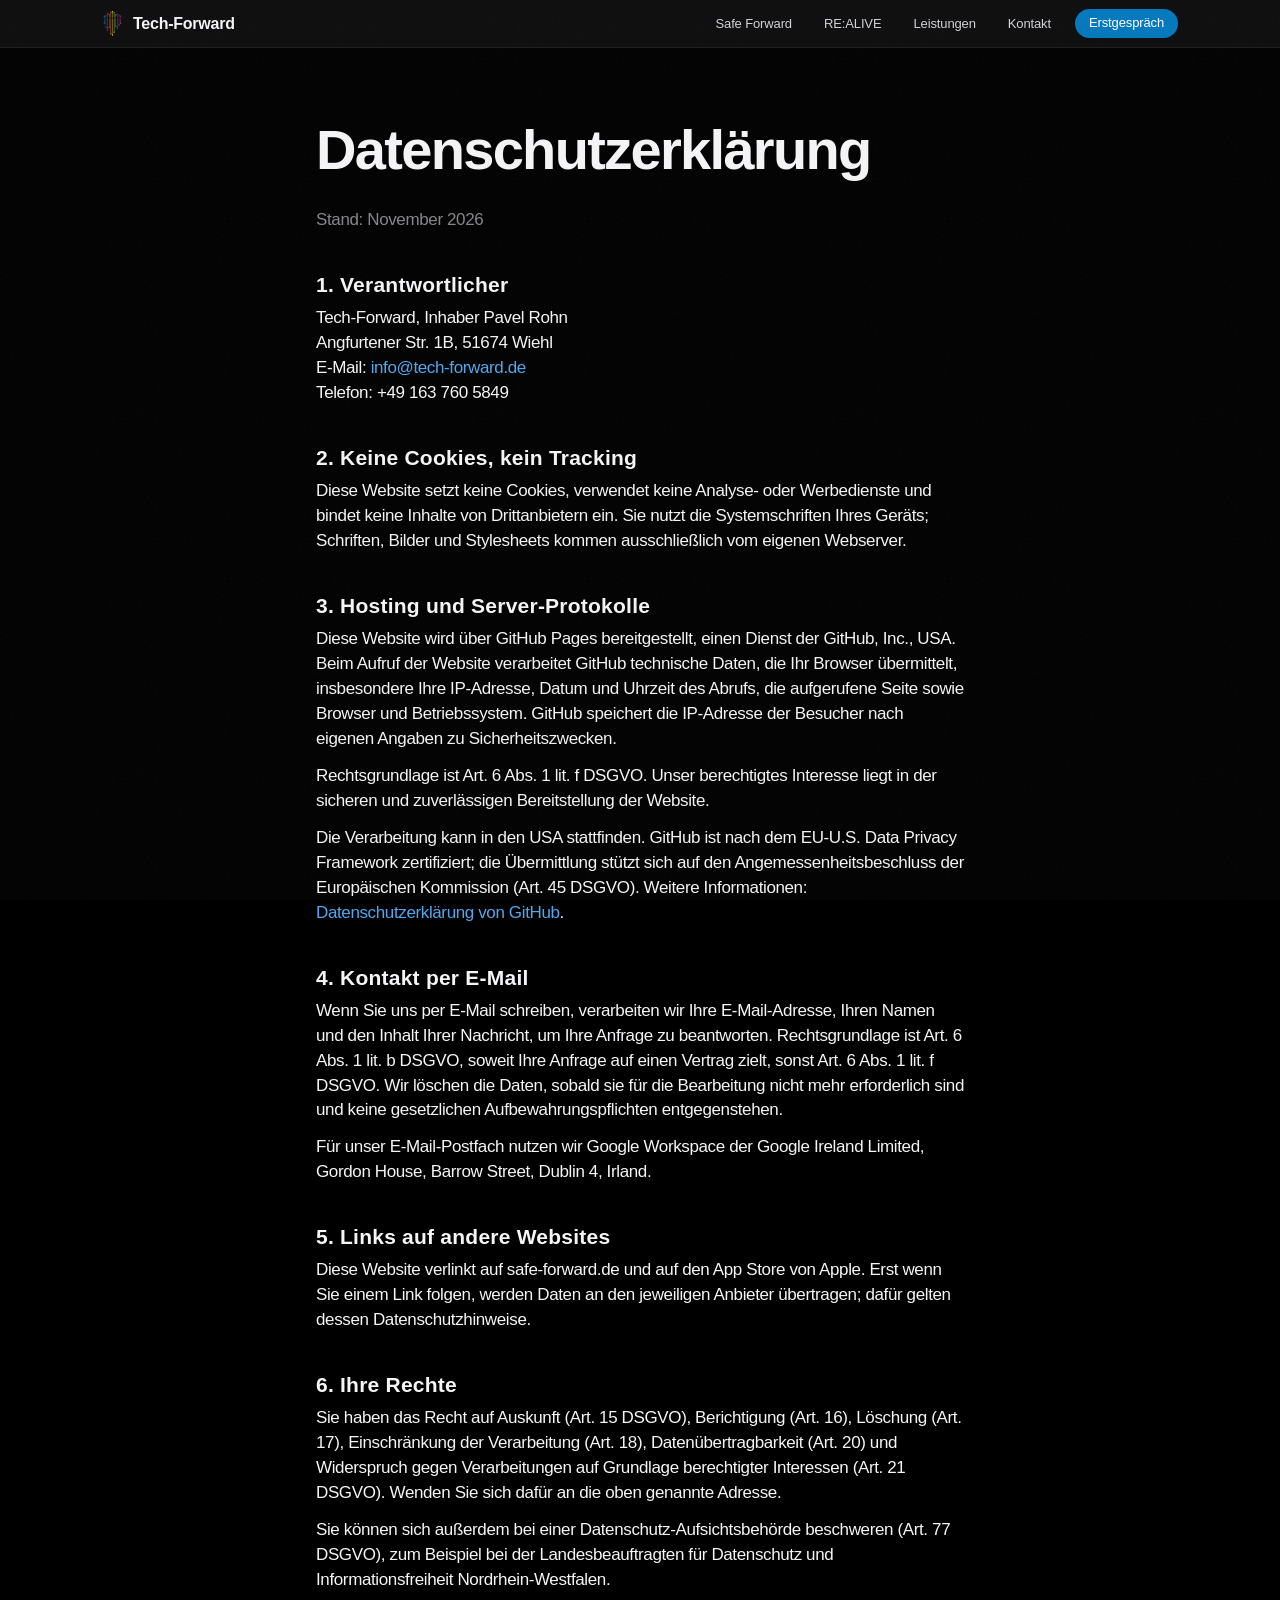
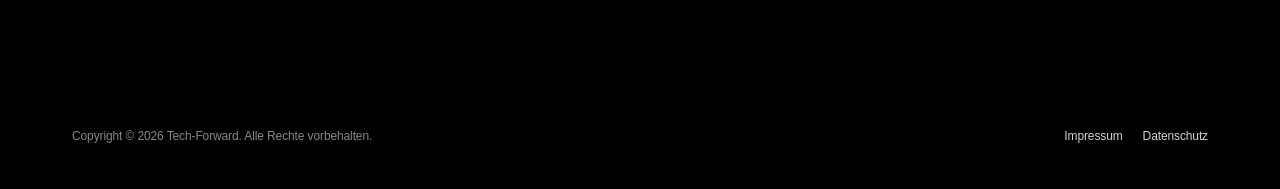
==== commit 6b2c0bc4: "Firmenstimme statt Ich-Form und mehr Wege zur Anfrage Texte in der Wir-Form. Neu: Erstgespräch-Knopf" ====
--- a/datenschutz/index.html
+++ b/datenschutz/index.html
@@ -8,7 +8,7 @@
   <link rel="canonical" href="https://www.tech-forward.de/datenschutz/">
   <meta name="theme-color" content="#000000">
   <link rel="icon" href="/favicon.svg" type="image/svg+xml">
-  <link rel="stylesheet" href="/style.css?v=4">
+  <link rel="stylesheet" href="/style.css?v=7">
 </head>
 <body>
   <a class="springen" href="#inhalt">Zum Inhalt springen</a>
@@ -21,6 +21,7 @@
         <li><a href="/#leistungen">Leistungen</a></li>
         <li><a href="/#kontakt">Kontakt</a></li>
       </ul>
+      <a class="leiste-cta" href="/#kontakt">Erstgespräch</a>
     </nav>
   </header>
   <main id="inhalt" class="recht">
--- a/style.css
+++ b/style.css
@@ -165,8 +165,28 @@
   text-decoration: none;
 }
 @media (max-width: 640px) {
-  .leiste-links li:not(:last-child) {
+  .leiste-links {
     display: none;
+  }
+}
+.leiste-cta {
+  flex: none;
+  padding: 6px 14px;
+  border-radius: 980px;
+  background: var(--blau);
+  color: #fff;
+  font-size: 13px;
+  line-height: 1.3;
+  letter-spacing: -0.01em;
+  transition: background 0.2s;
+}
+.leiste-cta:hover {
+  background: var(--blau-hover);
+  text-decoration: none;
+}
+@media (min-width: 641px) {
+  .leiste-links {
+    margin-left: auto;
   }
 }
 
@@ -1141,6 +1161,86 @@
   transform: translateX(-50%) translateX(calc(var(--q) * 84%)) translateY(calc(40px + (1 - var(--q)) * 70px)) rotateY(calc(var(--q) * -22deg)) scale(0.86);
 }
 
+/* Safe Forward von innen */
+.einblick {
+  max-width: 1180px;
+  margin: 0 auto;
+  padding: 60px 22px 120px;
+}
+.einblick-titel {
+  font-size: clamp(34px, 4.6vw, 56px);
+  line-height: 1.06;
+  font-weight: 700;
+  letter-spacing: -0.035em;
+  margin: 0;
+}
+.einblick-reihe {
+  display: grid;
+  grid-auto-flow: column;
+  grid-auto-columns: min(84%, 380px);
+  gap: 18px;
+  margin: 56px -22px 0;
+  padding: 10px 22px 30px;
+  overflow-x: auto;
+  scroll-snap-type: x mandatory;
+  scrollbar-width: none;
+}
+.einblick-reihe::-webkit-scrollbar {
+  display: none;
+}
+.einblick-reihe > * {
+  scroll-snap-align: center;
+}
+@media (min-width: 900px) {
+  .einblick-reihe {
+    grid-auto-flow: row;
+    grid-template-columns: repeat(3, 1fr);
+    margin: 64px 0 0;
+    padding: 0;
+    overflow: visible;
+  }
+}
+.einblick-karte {
+  margin: 0;
+  text-align: left;
+  border-radius: 28px;
+}
+.einblick-bild {
+  position: relative;
+  height: 250px;
+  padding: 26px 0 0 26px;
+  overflow: hidden;
+  background: radial-gradient(ellipse 80% 90% at 30% 120%, rgba(37, 99, 235, 0.35), rgba(16, 185, 129, 0.12) 50%, transparent 75%);
+}
+.einblick-bild img {
+  display: block;
+  width: 150%;
+  max-width: none;
+  height: auto;
+  border-radius: 12px 0 0 0;
+  box-shadow: 0 30px 60px -20px rgba(0, 0, 0, 0.9), 0 0 0 1px rgba(255, 255, 255, 0.1);
+  transition: transform 0.8s var(--sanft);
+}
+.einblick-bild img.nah {
+  width: 210%;
+}
+.einblick-karte:hover .einblick-bild img {
+  transform: translate(-4%, -3%) scale(1.03);
+}
+.einblick-karte figcaption {
+  padding: 24px 26px 30px;
+  color: var(--grau-hell);
+}
+.einblick-karte strong {
+  display: block;
+  margin-bottom: 6px;
+  color: var(--text);
+  font-size: 22px;
+  line-height: 1.2;
+  font-weight: 700;
+  letter-spacing: -0.02em;
+}
+
 /* ---------- Ablauf ---------- */
 .ablauf {
   max-width: 1180px;
@@ -1399,3 +1499,120 @@
     min-height: 760px;
   }
 }
+
+/* ---------- Anfragen: Hinweise und Schnellkontakt ---------- */
+.anruf-zeile {
+  margin: 22px 0 0;
+  color: var(--grau-hell);
+  font-size: 15px;
+}
+.anruf-zeile a {
+  color: var(--text);
+  white-space: nowrap;
+}
+.js .start .anruf-zeile {
+  opacity: 0;
+  transition: opacity 0.9s var(--sanft) 1.6s;
+}
+.los .start .anruf-zeile {
+  opacity: 1;
+}
+.cta-band {
+  max-width: 820px;
+  margin: 72px auto 0;
+  padding: 44px 28px 48px;
+  border-radius: 28px;
+  text-align: center;
+  background: var(--kachel);
+  box-shadow: inset 0 1px 0 rgba(255, 255, 255, 0.06), 0 0 0 1px rgba(255, 255, 255, 0.06);
+}
+.cta-band-titel {
+  margin: 0;
+  font-size: clamp(24px, 3.2vw, 32px);
+  font-weight: 600;
+  letter-spacing: -0.02em;
+  text-wrap: balance;
+}
+.cta-band-text {
+  max-width: 560px;
+  margin: 14px auto 0;
+  color: var(--grau-hell);
+  font-size: 17px;
+  line-height: 1.5;
+  text-wrap: pretty;
+}
+.cta-band .knoepfe {
+  margin-top: 26px;
+}
+.sf-links {
+  display: flex;
+  flex-wrap: wrap;
+  gap: 8px 24px;
+  margin: 22px 0 0;
+}
+.sf-links .weiter {
+  color: var(--link);
+}
+.ablauf-knoepfe {
+  margin-top: 64px;
+}
+.start-hilfe {
+  display: inline-flex;
+  flex-direction: column;
+  gap: 6px;
+  margin: 34px auto 0;
+  padding: 0;
+  list-style: none;
+  text-align: left;
+  color: var(--grau-hell);
+  font-size: 15px;
+}
+.start-hilfe li::before {
+  content: "\2713";
+  margin-right: 10px;
+  color: #88c63f;
+}
+.start-hilfe::before {
+  content: "Hilfreich für die erste Nachricht:";
+  display: block;
+  margin-bottom: 4px;
+  color: var(--text);
+  font-weight: 600;
+}
+.leiste-mobil {
+  display: none;
+}
+@media (max-width: 640px) {
+  .leiste-mobil {
+    position: fixed;
+    left: 0;
+    right: 0;
+    bottom: 0;
+    z-index: 70;
+    display: flex;
+    gap: 10px;
+    padding: 10px 16px calc(10px + env(safe-area-inset-bottom, 0px));
+    background: rgba(18, 18, 20, 0.86);
+    -webkit-backdrop-filter: saturate(180%) blur(20px);
+    backdrop-filter: saturate(180%) blur(20px);
+    border-top: 1px solid rgba(255, 255, 255, 0.08);
+    transform: translateY(110%);
+    transition: transform 0.4s var(--sanft);
+  }
+  .leiste-mobil .pille {
+    flex: 1;
+    padding: 11px 14px;
+    font-size: 16px;
+    text-align: center;
+  }
+  .leiste-mobil .pille-rahmen {
+    flex: 0 0 auto;
+  }
+  html:not(.js) .leiste-mobil,
+  .cta-an .leiste-mobil {
+    transform: none;
+  }
+  .fuss {
+    padding-bottom: calc(96px + env(safe-area-inset-bottom, 0px));
+  }
+}
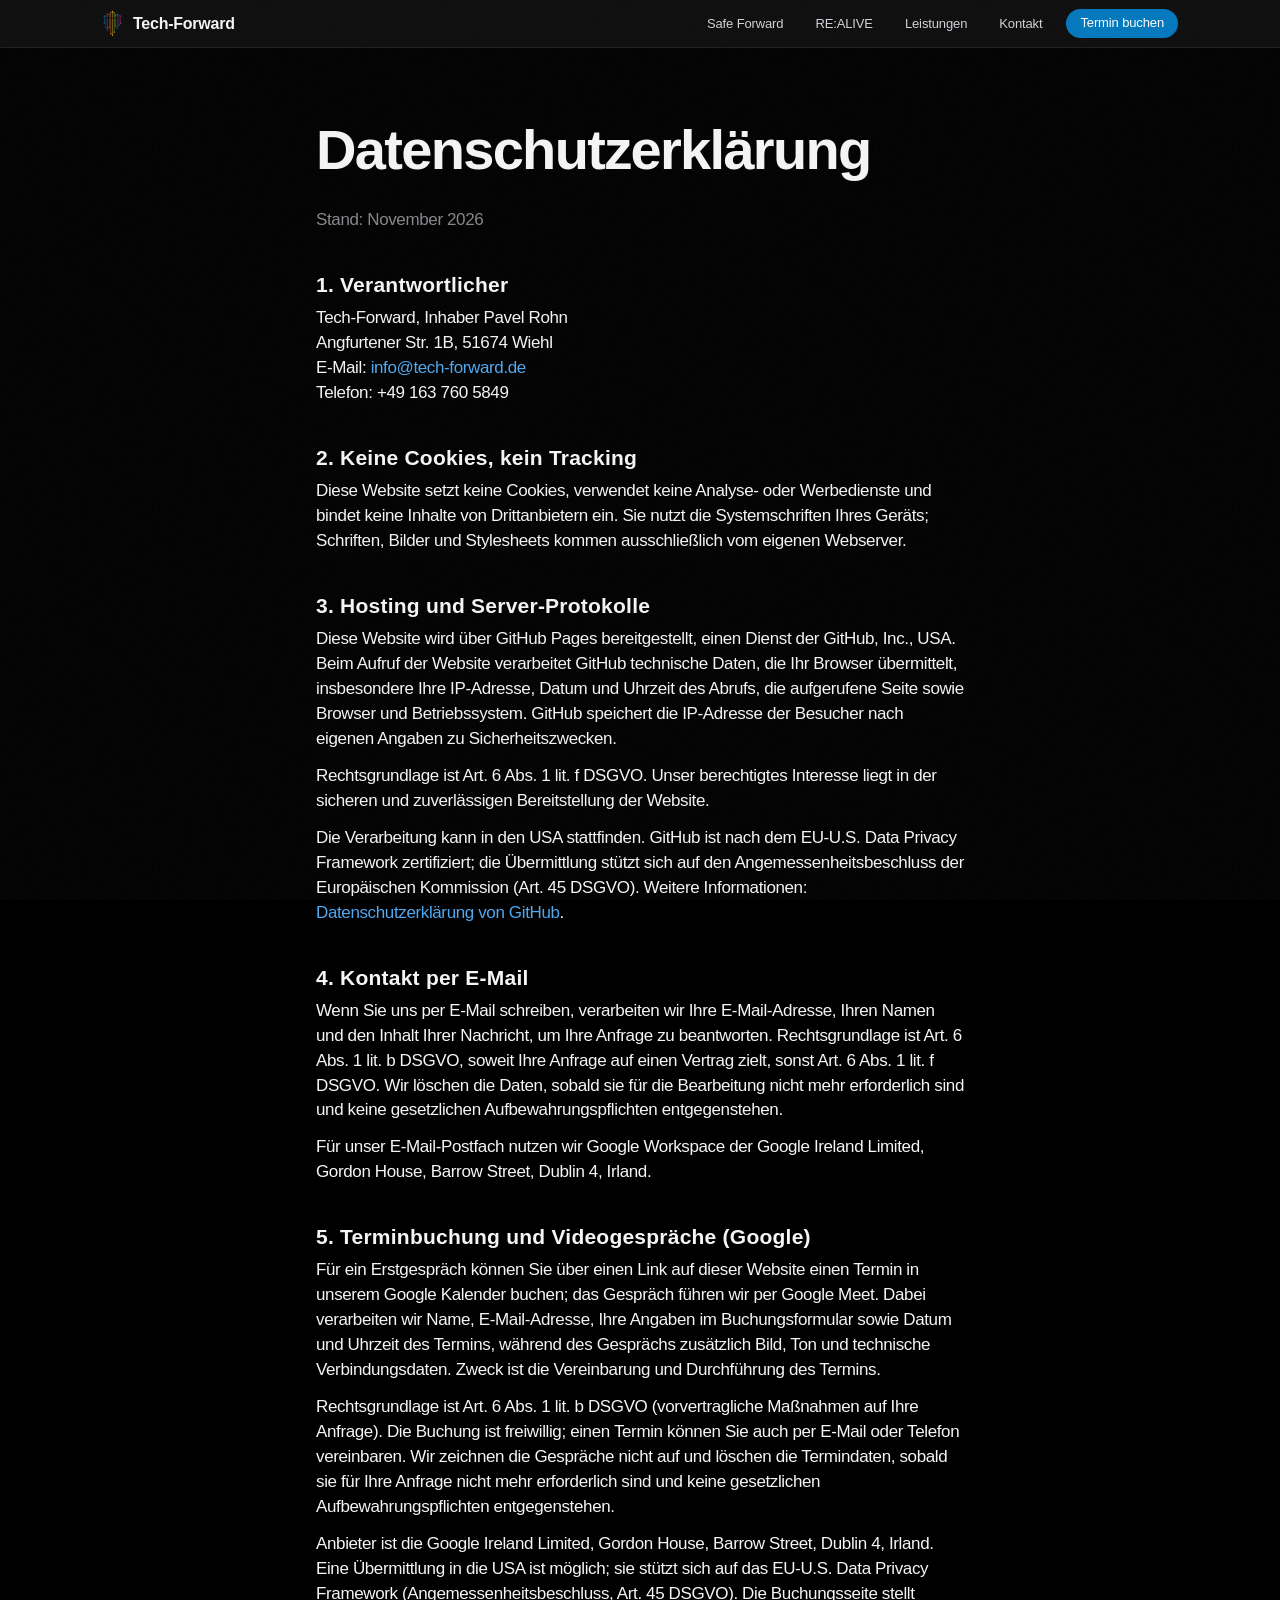
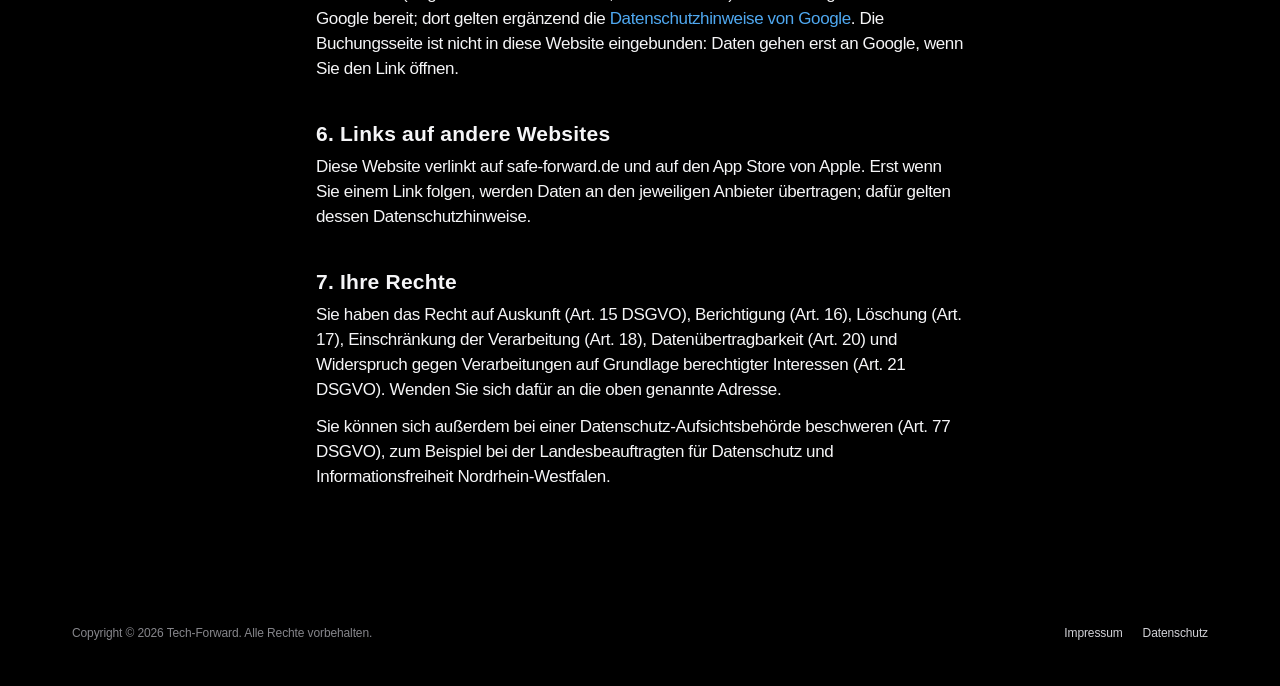
==== commit 47f3528d: "Online-Terminbuchung für das Erstgespräch Buchungslink (Google Kalender, 30 Min. per Meet) in Kopfle" ====
--- a/datenschutz/index.html
+++ b/datenschutz/index.html
@@ -8,7 +8,7 @@
   <link rel="canonical" href="https://www.tech-forward.de/datenschutz/">
   <meta name="theme-color" content="#000000">
   <link rel="icon" href="/favicon.svg" type="image/svg+xml">
-  <link rel="stylesheet" href="/style.css?v=7">
+  <link rel="stylesheet" href="/style.css?v=9">
 </head>
 <body>
   <a class="springen" href="#inhalt">Zum Inhalt springen</a>
@@ -21,7 +21,7 @@
         <li><a href="/#leistungen">Leistungen</a></li>
         <li><a href="/#kontakt">Kontakt</a></li>
       </ul>
-      <a class="leiste-cta" href="/#kontakt">Erstgespräch</a>
+      <a class="leiste-cta" href="https://calendar.app.google/V4UeBWLR6Tuz8N52A" target="_blank" rel="noopener">Termin buchen</a>
     </nav>
   </header>
   <main id="inhalt" class="recht">
@@ -48,10 +48,15 @@
       <p>Wenn Sie uns per E-Mail schreiben, verarbeiten wir Ihre E-Mail-Adresse, Ihren Namen und den Inhalt Ihrer Nachricht, um Ihre Anfrage zu beantworten. Rechtsgrundlage ist Art. 6 Abs. 1 lit. b DSGVO, soweit Ihre Anfrage auf einen Vertrag zielt, sonst Art. 6 Abs. 1 lit. f DSGVO. Wir löschen die Daten, sobald sie für die Bearbeitung nicht mehr erforderlich sind und keine gesetzlichen Aufbewahrungspflichten entgegenstehen.</p>
       <p>Für unser E-Mail-Postfach nutzen wir Google Workspace der Google Ireland Limited, Gordon House, Barrow Street, Dublin 4, Irland.</p>
 
-      <h2>5. Links auf andere Websites</h2>
+      <h2>5. Terminbuchung und Videogespräche (Google)</h2>
+      <p>Für ein Erstgespräch können Sie über einen Link auf dieser Website einen Termin in unserem Google Kalender buchen; das Gespräch führen wir per Google Meet. Dabei verarbeiten wir Name, E-Mail-Adresse, Ihre Angaben im Buchungsformular sowie Datum und Uhrzeit des Termins, während des Gesprächs zusätzlich Bild, Ton und technische Verbindungsdaten. Zweck ist die Vereinbarung und Durchführung des Termins.</p>
+      <p>Rechtsgrundlage ist Art. 6 Abs. 1 lit. b DSGVO (vorvertragliche Maßnahmen auf Ihre Anfrage). Die Buchung ist freiwillig; einen Termin können Sie auch per E-Mail oder Telefon vereinbaren. Wir zeichnen die Gespräche nicht auf und löschen die Termindaten, sobald sie für Ihre Anfrage nicht mehr erforderlich sind und keine gesetzlichen Aufbewahrungspflichten entgegenstehen.</p>
+      <p>Anbieter ist die Google Ireland Limited, Gordon House, Barrow Street, Dublin 4, Irland. Eine Übermittlung in die USA ist möglich; sie stützt sich auf das EU-U.S. Data Privacy Framework (Angemessenheitsbeschluss, Art. 45 DSGVO). Die Buchungsseite stellt Google bereit; dort gelten ergänzend die <a href="https://policies.google.com/privacy">Datenschutzhinweise von Google</a>. Die Buchungsseite ist nicht in diese Website eingebunden: Daten gehen erst an Google, wenn Sie den Link öffnen.</p>
+
+      <h2>6. Links auf andere Websites</h2>
       <p>Diese Website verlinkt auf safe-forward.de und auf den App Store von Apple. Erst wenn Sie einem Link folgen, werden Daten an den jeweiligen Anbieter übertragen; dafür gelten dessen Datenschutzhinweise.</p>
 
-      <h2>6. Ihre Rechte</h2>
+      <h2>7. Ihre Rechte</h2>
       <p>Sie haben das Recht auf Auskunft (Art. 15 DSGVO), Berichtigung (Art. 16), Löschung (Art. 17), Einschränkung der Verarbeitung (Art. 18), Datenübertragbarkeit (Art. 20) und Widerspruch gegen Verarbeitungen auf Grundlage berechtigter Interessen (Art. 21 DSGVO). Wenden Sie sich dafür an die oben genannte Adresse.</p>
       <p>Sie können sich außerdem bei einer Datenschutz-Aufsichtsbehörde beschweren (Art. 77 DSGVO), zum Beispiel bei der Landesbeauftragten für Datenschutz und Informationsfreiheit Nordrhein-Westfalen.</p>
   </main>
--- a/style.css
+++ b/style.css
@@ -1616,3 +1616,91 @@
     padding-bottom: calc(96px + env(safe-area-inset-bottom, 0px));
   }
 }
+
+/* ---------- Dritte Leistung: Software und Apps nach Maß ---------- */
+.geraete {
+  position: relative;
+  width: min(440px, 86%);
+  aspect-ratio: 16 / 10;
+  max-width: 100%;
+}
+.geraet-browser {
+  position: absolute;
+  left: 0;
+  top: 8%;
+  width: 82%;
+  border-radius: 12px;
+  overflow: hidden;
+  background: #0e0e10;
+  box-shadow: 0 0 0 1px rgba(255, 255, 255, 0.1), 0 30px 60px -20px rgba(0, 0, 0, 0.9);
+}
+.geraet-browser img {
+  display: block;
+  width: 100%;
+  height: auto;
+}
+.geraet-handy {
+  position: absolute;
+  right: 0;
+  bottom: -4%;
+  width: 30%;
+  aspect-ratio: 644 / 1400;
+  border-radius: 18px;
+  overflow: hidden;
+  border: 3px solid #2a2a2e;
+  background: #000;
+  box-shadow: 0 30px 60px -16px rgba(0, 0, 0, 0.95);
+}
+.geraet-handy img {
+  display: block;
+  width: 100%;
+  height: 100%;
+  object-fit: cover;
+}
+.laeuft .geraet-browser {
+  animation: schweben 7s ease-in-out infinite;
+}
+.laeuft .geraet-handy {
+  animation: schweben 6s ease-in-out -2s infinite reverse;
+}
+@keyframes schweben {
+  0%, 100% { transform: translateY(0); }
+  50% { transform: translateY(-8px); }
+}
+.karte-beleg {
+  margin: 18px 0 0;
+  color: var(--grau);
+  font-size: 14px;
+}
+.karte-beleg a {
+  color: var(--link);
+}
+@media (min-width: 900px) {
+  .karte-breit-huelle {
+    grid-column: 1 / -1;
+  }
+  .karte-breit {
+    display: grid;
+    grid-template-columns: 1.1fr 1fr;
+    align-items: center;
+    text-align: left;
+  }
+  .karte-breit .karte-bild {
+    height: 100%;
+    min-height: 420px;
+  }
+  .karte-breit .karte-text {
+    padding: 44px 48px 44px 8px;
+  }
+  .karte-breit .punkte {
+    margin-left: 0;
+  }
+}
+.ruhig .geraet-browser,
+.ruhig .geraet-handy {
+  animation: none;
+}
+.karte h3,
+.karte-claim {
+  text-wrap: balance;
+}
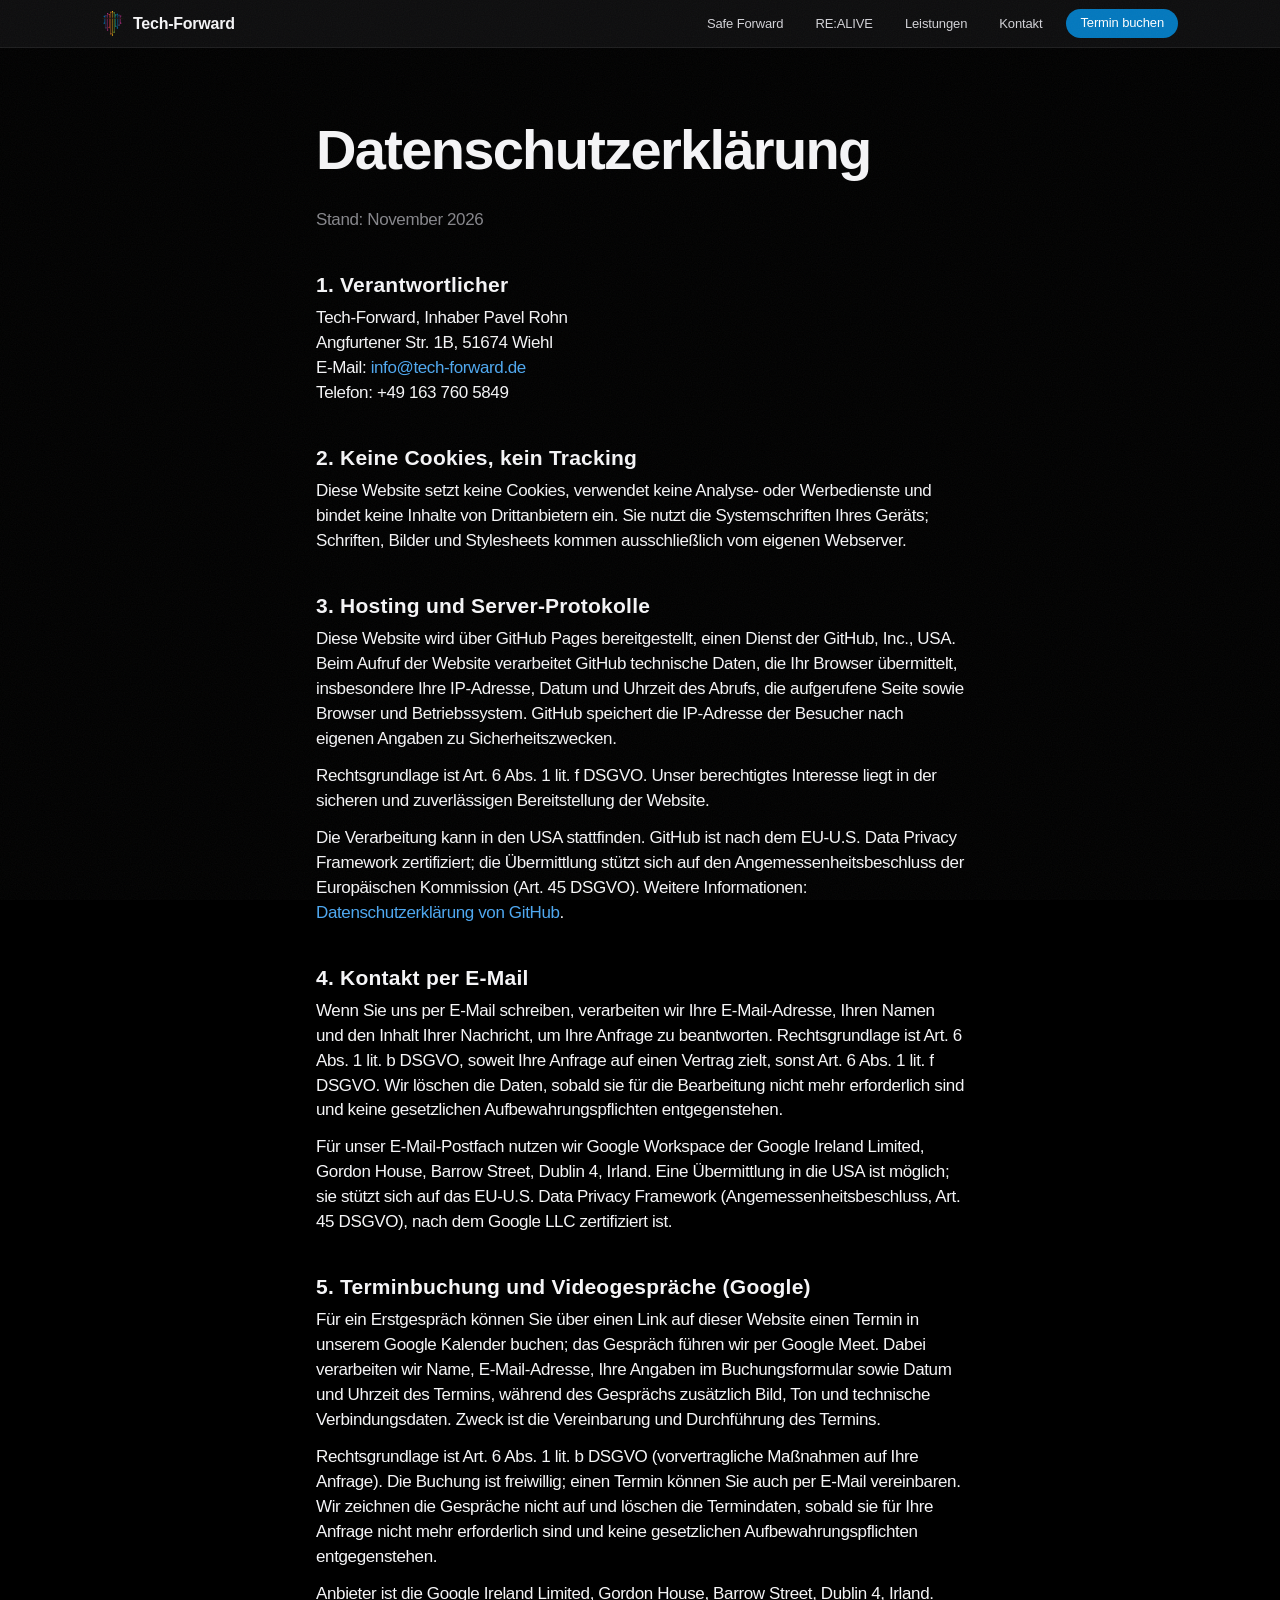
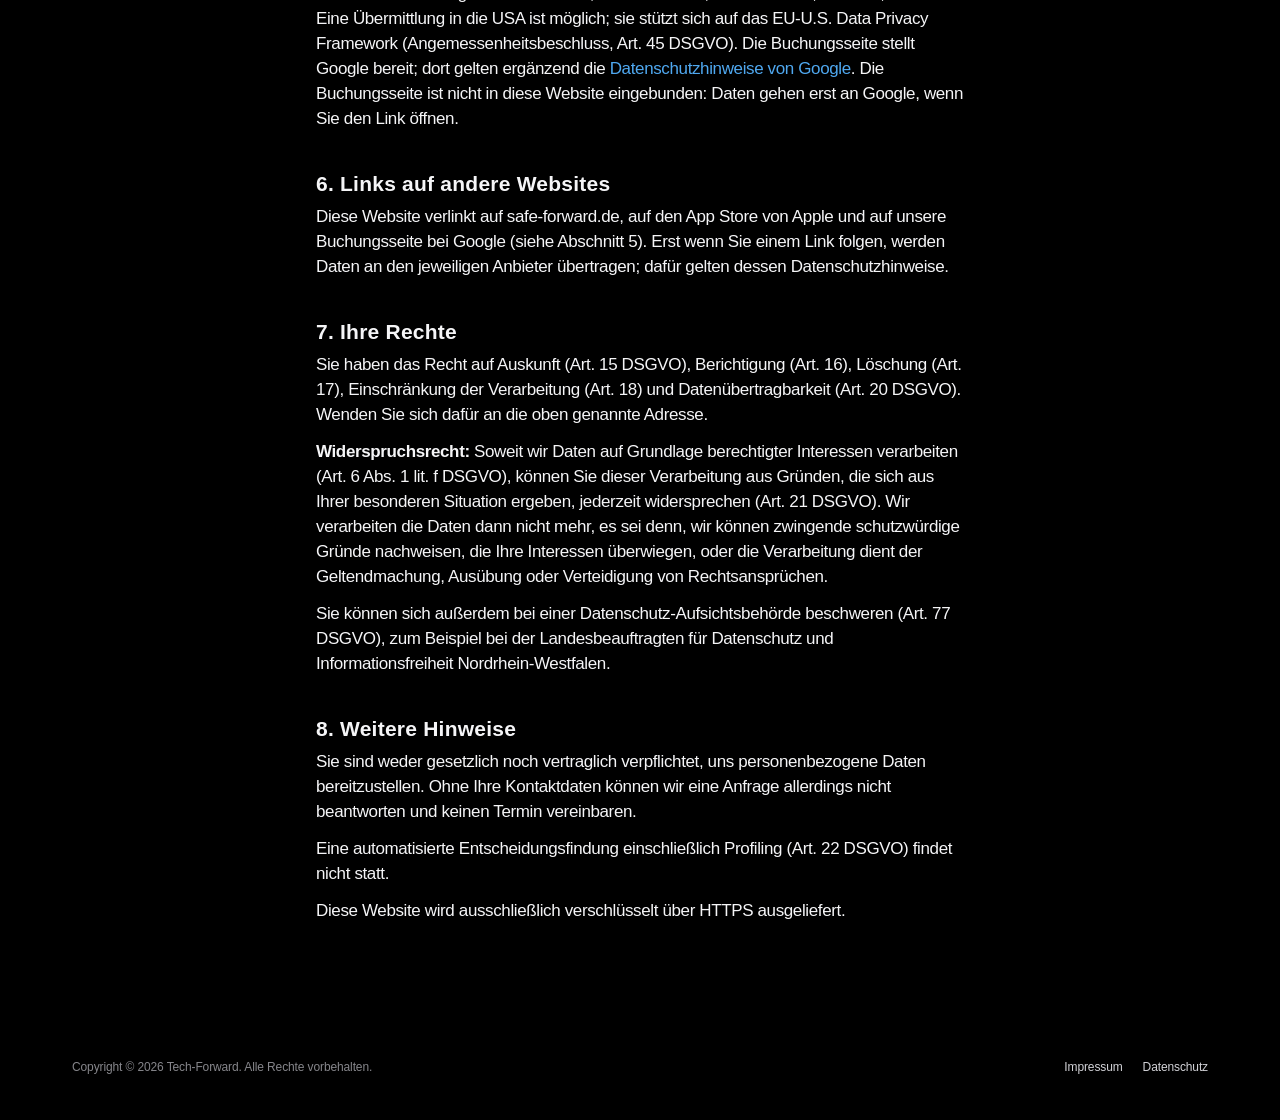
==== commit 028ae654: "Kontakt ohne Telefon und Anschrift, Datenschutz vervollständigt Telefonnummer von der Startseite gen" ====
--- a/datenschutz/index.html
+++ b/datenschutz/index.html
@@ -8,7 +8,7 @@
   <link rel="canonical" href="https://www.tech-forward.de/datenschutz/">
   <meta name="theme-color" content="#000000">
   <link rel="icon" href="/favicon.svg" type="image/svg+xml">
-  <link rel="stylesheet" href="/style.css?v=9">
+  <link rel="stylesheet" href="/style.css?v=10">
 </head>
 <body>
   <a class="springen" href="#inhalt">Zum Inhalt springen</a>
@@ -46,19 +46,25 @@
 
       <h2>4. Kontakt per E-Mail</h2>
       <p>Wenn Sie uns per E-Mail schreiben, verarbeiten wir Ihre E-Mail-Adresse, Ihren Namen und den Inhalt Ihrer Nachricht, um Ihre Anfrage zu beantworten. Rechtsgrundlage ist Art. 6 Abs. 1 lit. b DSGVO, soweit Ihre Anfrage auf einen Vertrag zielt, sonst Art. 6 Abs. 1 lit. f DSGVO. Wir löschen die Daten, sobald sie für die Bearbeitung nicht mehr erforderlich sind und keine gesetzlichen Aufbewahrungspflichten entgegenstehen.</p>
-      <p>Für unser E-Mail-Postfach nutzen wir Google Workspace der Google Ireland Limited, Gordon House, Barrow Street, Dublin 4, Irland.</p>
+      <p>Für unser E-Mail-Postfach nutzen wir Google Workspace der Google Ireland Limited, Gordon House, Barrow Street, Dublin 4, Irland. Eine Übermittlung in die USA ist möglich; sie stützt sich auf das EU-U.S. Data Privacy Framework (Angemessenheitsbeschluss, Art. 45 DSGVO), nach dem Google LLC zertifiziert ist.</p>
 
       <h2>5. Terminbuchung und Videogespräche (Google)</h2>
       <p>Für ein Erstgespräch können Sie über einen Link auf dieser Website einen Termin in unserem Google Kalender buchen; das Gespräch führen wir per Google Meet. Dabei verarbeiten wir Name, E-Mail-Adresse, Ihre Angaben im Buchungsformular sowie Datum und Uhrzeit des Termins, während des Gesprächs zusätzlich Bild, Ton und technische Verbindungsdaten. Zweck ist die Vereinbarung und Durchführung des Termins.</p>
-      <p>Rechtsgrundlage ist Art. 6 Abs. 1 lit. b DSGVO (vorvertragliche Maßnahmen auf Ihre Anfrage). Die Buchung ist freiwillig; einen Termin können Sie auch per E-Mail oder Telefon vereinbaren. Wir zeichnen die Gespräche nicht auf und löschen die Termindaten, sobald sie für Ihre Anfrage nicht mehr erforderlich sind und keine gesetzlichen Aufbewahrungspflichten entgegenstehen.</p>
+      <p>Rechtsgrundlage ist Art. 6 Abs. 1 lit. b DSGVO (vorvertragliche Maßnahmen auf Ihre Anfrage). Die Buchung ist freiwillig; einen Termin können Sie auch per E-Mail vereinbaren. Wir zeichnen die Gespräche nicht auf und löschen die Termindaten, sobald sie für Ihre Anfrage nicht mehr erforderlich sind und keine gesetzlichen Aufbewahrungspflichten entgegenstehen.</p>
       <p>Anbieter ist die Google Ireland Limited, Gordon House, Barrow Street, Dublin 4, Irland. Eine Übermittlung in die USA ist möglich; sie stützt sich auf das EU-U.S. Data Privacy Framework (Angemessenheitsbeschluss, Art. 45 DSGVO). Die Buchungsseite stellt Google bereit; dort gelten ergänzend die <a href="https://policies.google.com/privacy">Datenschutzhinweise von Google</a>. Die Buchungsseite ist nicht in diese Website eingebunden: Daten gehen erst an Google, wenn Sie den Link öffnen.</p>
 
       <h2>6. Links auf andere Websites</h2>
-      <p>Diese Website verlinkt auf safe-forward.de und auf den App Store von Apple. Erst wenn Sie einem Link folgen, werden Daten an den jeweiligen Anbieter übertragen; dafür gelten dessen Datenschutzhinweise.</p>
+      <p>Diese Website verlinkt auf safe-forward.de, auf den App Store von Apple und auf unsere Buchungsseite bei Google (siehe Abschnitt 5). Erst wenn Sie einem Link folgen, werden Daten an den jeweiligen Anbieter übertragen; dafür gelten dessen Datenschutzhinweise.</p>
 
       <h2>7. Ihre Rechte</h2>
-      <p>Sie haben das Recht auf Auskunft (Art. 15 DSGVO), Berichtigung (Art. 16), Löschung (Art. 17), Einschränkung der Verarbeitung (Art. 18), Datenübertragbarkeit (Art. 20) und Widerspruch gegen Verarbeitungen auf Grundlage berechtigter Interessen (Art. 21 DSGVO). Wenden Sie sich dafür an die oben genannte Adresse.</p>
+      <p>Sie haben das Recht auf Auskunft (Art. 15 DSGVO), Berichtigung (Art. 16), Löschung (Art. 17), Einschränkung der Verarbeitung (Art. 18) und Datenübertragbarkeit (Art. 20 DSGVO). Wenden Sie sich dafür an die oben genannte Adresse.</p>
+      <p><strong>Widerspruchsrecht:</strong> Soweit wir Daten auf Grundlage berechtigter Interessen verarbeiten (Art. 6 Abs. 1 lit. f DSGVO), können Sie dieser Verarbeitung aus Gründen, die sich aus Ihrer besonderen Situation ergeben, jederzeit widersprechen (Art. 21 DSGVO). Wir verarbeiten die Daten dann nicht mehr, es sei denn, wir können zwingende schutzwürdige Gründe nachweisen, die Ihre Interessen überwiegen, oder die Verarbeitung dient der Geltendmachung, Ausübung oder Verteidigung von Rechtsansprüchen.</p>
       <p>Sie können sich außerdem bei einer Datenschutz-Aufsichtsbehörde beschweren (Art. 77 DSGVO), zum Beispiel bei der Landesbeauftragten für Datenschutz und Informationsfreiheit Nordrhein-Westfalen.</p>
+
+      <h2>8. Weitere Hinweise</h2>
+      <p>Sie sind weder gesetzlich noch vertraglich verpflichtet, uns personenbezogene Daten bereitzustellen. Ohne Ihre Kontaktdaten können wir eine Anfrage allerdings nicht beantworten und keinen Termin vereinbaren.</p>
+      <p>Eine automatisierte Entscheidungsfindung einschließlich Profiling (Art. 22 DSGVO) findet nicht statt.</p>
+      <p>Diese Website wird ausschließlich verschlüsselt über HTTPS ausgeliefert.</p>
   </main>
   <footer class="fuss">
     <div class="fuss-zeile">
--- a/style.css
+++ b/style.css
@@ -1557,13 +1557,14 @@
   margin-top: 64px;
 }
 .start-hilfe {
-  display: inline-flex;
+  display: flex;
   flex-direction: column;
+  align-items: center;
   gap: 6px;
   margin: 34px auto 0;
   padding: 0;
   list-style: none;
-  text-align: left;
+  text-align: center;
   color: var(--grau-hell);
   font-size: 15px;
 }
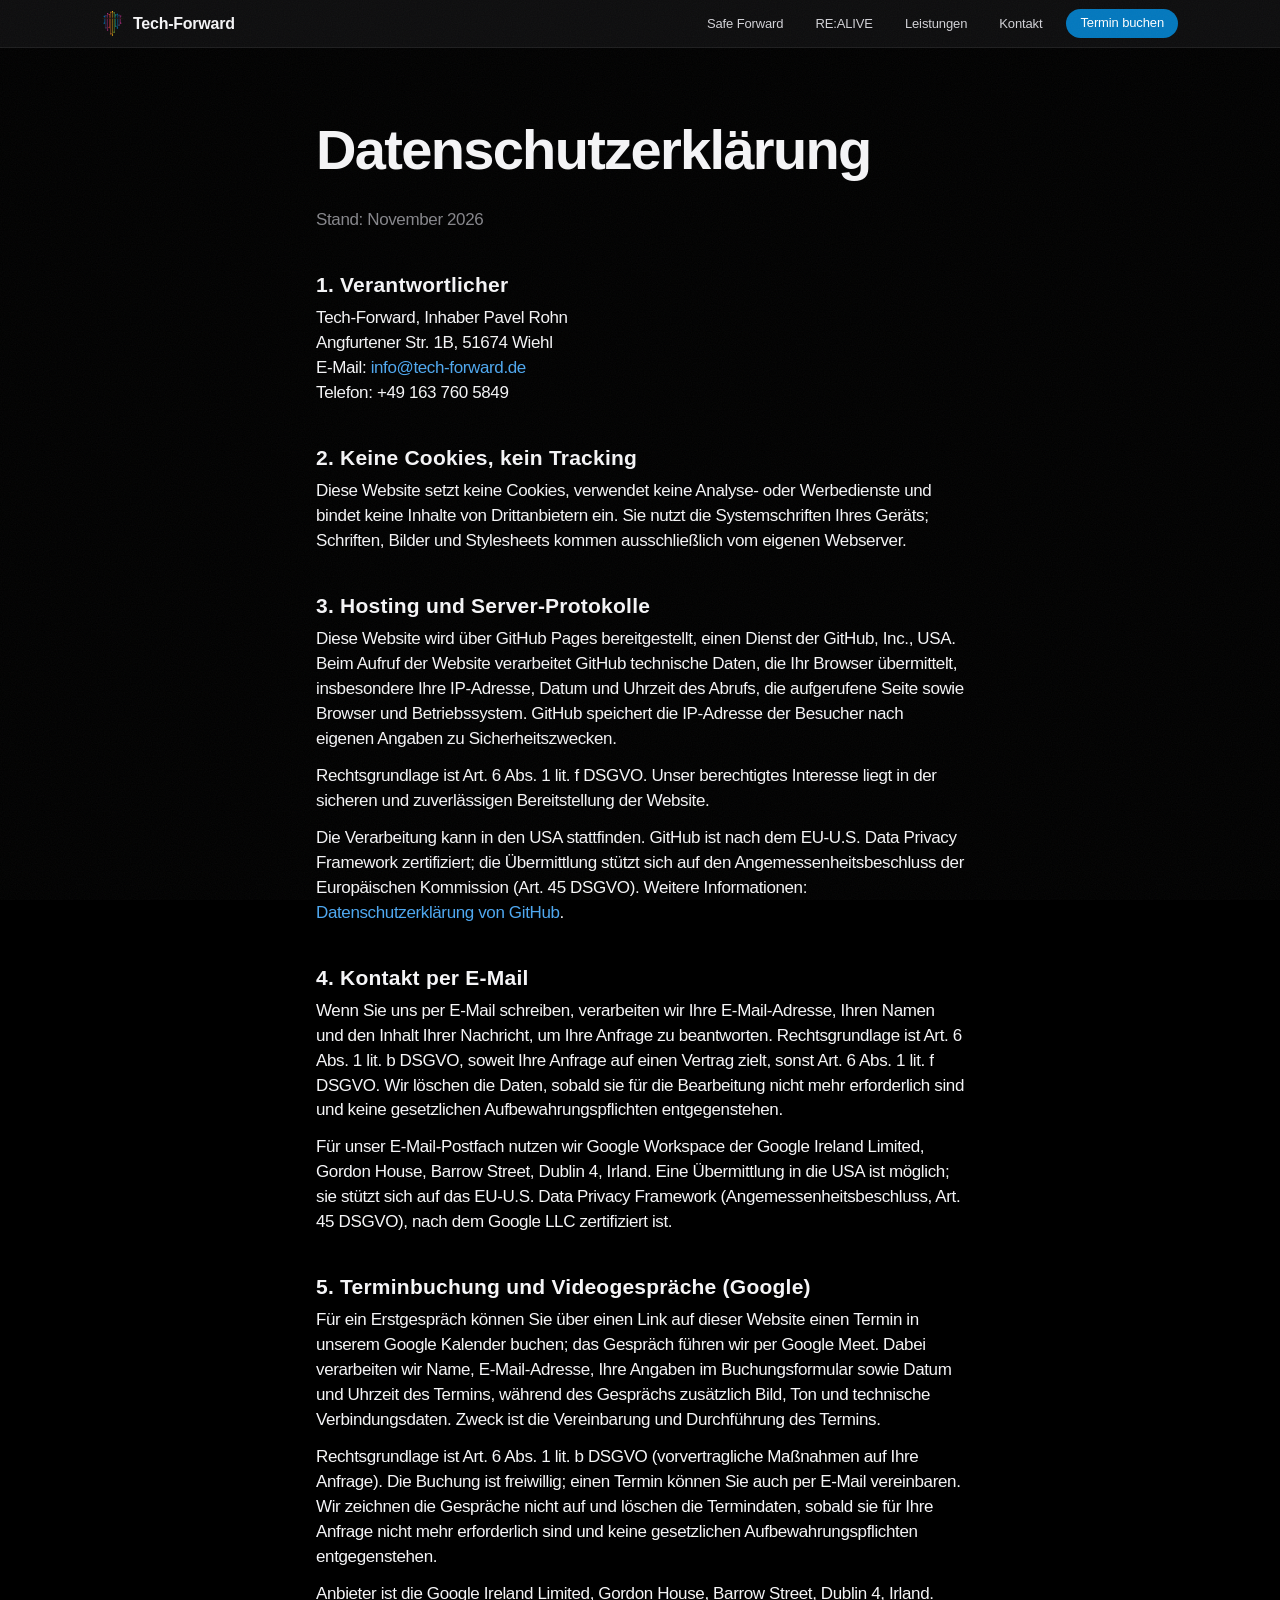
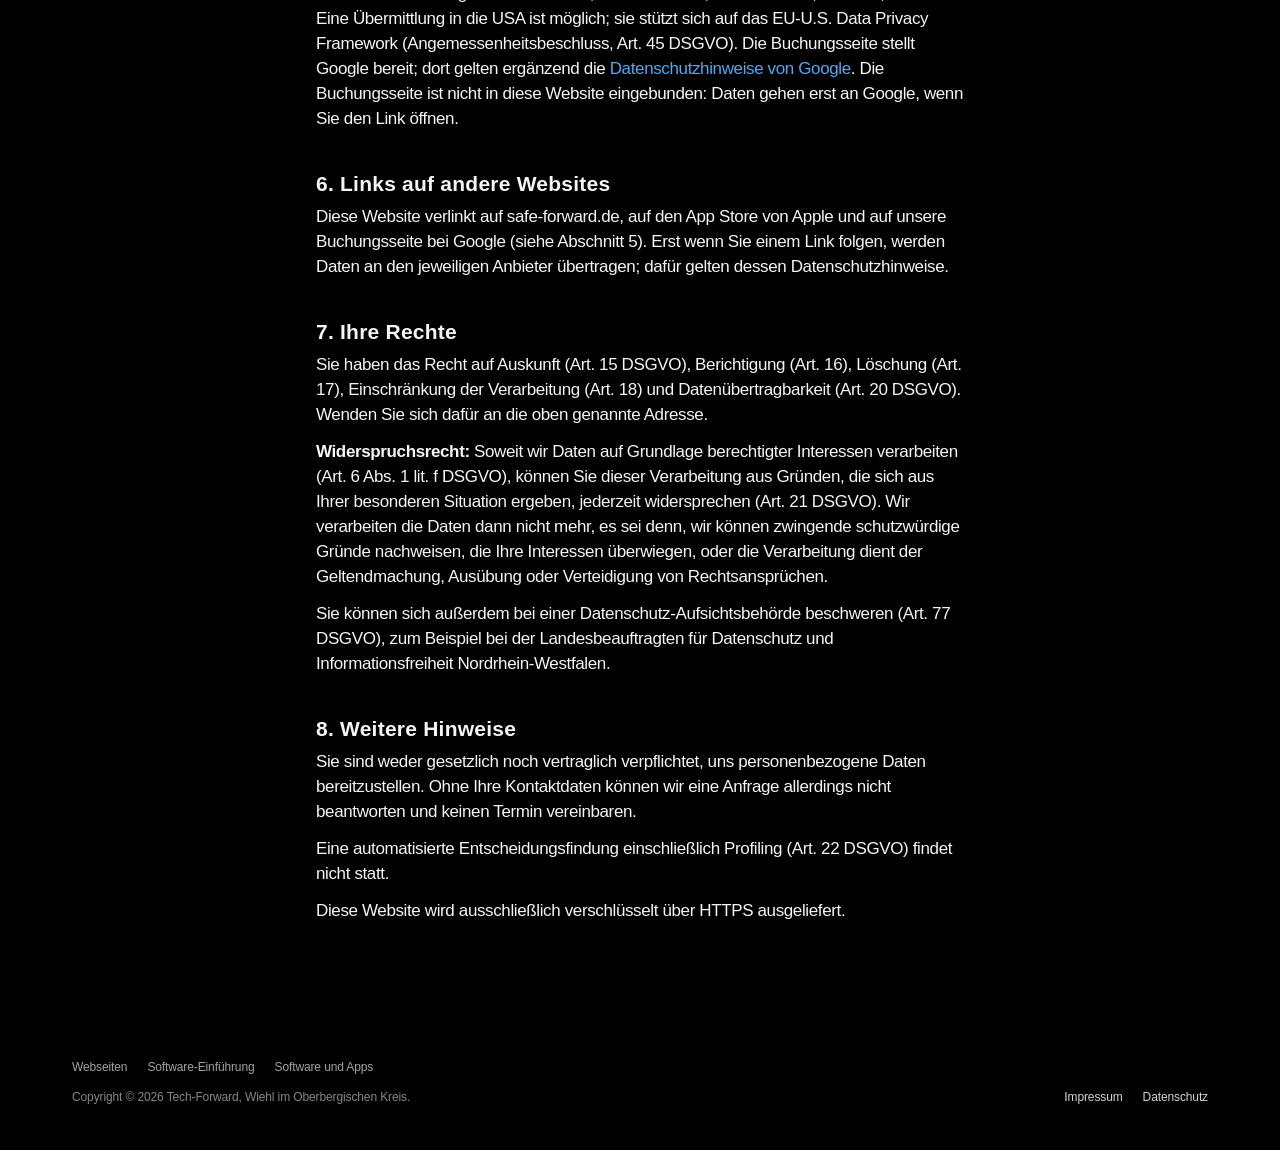
==== commit f4ded822: "Drei Leistungsseiten für bessere Sichtbarkeit bei Google /webseiten/, /software-einfuehrung/ und /so" ====
--- a/datenschutz/index.html
+++ b/datenschutz/index.html
@@ -8,7 +8,7 @@
   <link rel="canonical" href="https://www.tech-forward.de/datenschutz/">
   <meta name="theme-color" content="#000000">
   <link rel="icon" href="/favicon.svg" type="image/svg+xml">
-  <link rel="stylesheet" href="/style.css?v=10">
+  <link rel="stylesheet" href="/style.css?v=11">
 </head>
 <body>
   <a class="springen" href="#inhalt">Zum Inhalt springen</a>
@@ -67,8 +67,13 @@
       <p>Diese Website wird ausschließlich verschlüsselt über HTTPS ausgeliefert.</p>
   </main>
   <footer class="fuss">
+    <nav class="fuss-leistungen" aria-label="Leistungen">
+        <a href="/webseiten/">Webseiten</a>
+        <a href="/software-einfuehrung/">Software-Einführung</a>
+        <a href="/software-entwicklung/">Software und Apps</a>
+    </nav>
     <div class="fuss-zeile">
-      <span>Copyright © 2026 Tech-Forward. Alle Rechte vorbehalten.</span>
+      <span>Copyright © 2026 Tech-Forward, Wiehl im Oberbergischen Kreis.</span>
       <nav aria-label="Rechtliches">
         <a href="/impressum/">Impressum</a>
         <a href="/datenschutz/">Datenschutz</a>
--- a/style.css
+++ b/style.css
@@ -1705,3 +1705,205 @@
 .karte-claim {
   text-wrap: balance;
 }
+
+/* ---------- Leistungsseiten (/webseiten/, /software-einfuehrung/, /software-entwicklung/) ---------- */
+.karte .weiter.mehr {
+  margin-right: 22px;
+  color: var(--text);
+}
+.ls {
+  max-width: 860px;
+  margin: 0 auto;
+  padding: 28px 22px 100px;
+}
+.ls-pfad {
+  display: flex;
+  flex-wrap: wrap;
+  gap: 8px;
+  font-size: 13px;
+  color: var(--grau);
+}
+.ls-pfad a {
+  color: var(--grau-hell);
+}
+.ls-kopf {
+  padding: 56px 0 24px;
+}
+.ls-kopf h1 {
+  margin: 0;
+  font-size: clamp(36px, 6vw, 60px);
+  line-height: 1.06;
+  font-weight: 700;
+  letter-spacing: -0.035em;
+  text-wrap: balance;
+}
+.ls-intro {
+  margin: 22px 0 0;
+  max-width: 660px;
+  font-size: clamp(18px, 2.2vw, 21px);
+  line-height: 1.5;
+  color: var(--grau-hell);
+  text-wrap: pretty;
+}
+.ls-knoepfe {
+  justify-content: flex-start;
+}
+.ls-abschnitt {
+  padding-top: 56px;
+}
+.ls-abschnitt h2 {
+  margin: 0 0 16px;
+  font-size: clamp(26px, 3.4vw, 34px);
+  line-height: 1.15;
+  font-weight: 700;
+  letter-spacing: -0.025em;
+  text-wrap: balance;
+}
+.ls-abschnitt p {
+  margin: 0;
+  max-width: 680px;
+  font-size: 17px;
+  line-height: 1.6;
+  color: var(--grau-hell);
+}
+.ls .punkte {
+  max-width: 680px;
+  margin: 8px 0 0;
+}
+.ls-schritte {
+  list-style: none;
+  counter-reset: schritt;
+  display: grid;
+  gap: 14px;
+  margin: 8px 0 0;
+  padding: 0;
+}
+.ls-schritte li {
+  counter-increment: schritt;
+  position: relative;
+  padding: 18px 20px 18px 64px;
+  border-radius: 18px;
+  background: var(--kachel);
+  box-shadow: inset 0 1px 0 rgba(255, 255, 255, 0.05);
+}
+.ls-schritte li::before {
+  content: counter(schritt);
+  position: absolute;
+  left: 20px;
+  top: 18px;
+  width: 28px;
+  height: 28px;
+  border-radius: 50%;
+  display: grid;
+  place-items: center;
+  font-size: 14px;
+  font-weight: 700;
+  background: var(--blau);
+  color: #fff;
+}
+.ls-schritte h3 {
+  margin: 0;
+  font-size: 18px;
+  font-weight: 600;
+}
+.ls-schritte p {
+  margin: 4px 0 0;
+  font-size: 16px;
+}
+.ls-faq details {
+  border-top: 1px solid var(--linie);
+  padding: 4px 0;
+}
+.ls-faq details:last-child {
+  border-bottom: 1px solid var(--linie);
+}
+.ls-faq summary {
+  cursor: pointer;
+  padding: 14px 0;
+  font-size: 18px;
+  font-weight: 600;
+  list-style: none;
+  display: flex;
+  justify-content: space-between;
+  gap: 16px;
+}
+.ls-faq summary::-webkit-details-marker {
+  display: none;
+}
+.ls-faq summary::after {
+  content: "+";
+  color: var(--link);
+  font-weight: 400;
+  font-size: 22px;
+  line-height: 1;
+  transition: transform 0.25s var(--sanft);
+}
+.ls-faq details[open] summary::after {
+  transform: rotate(45deg);
+}
+.ls-faq details p {
+  padding: 0 0 16px;
+}
+.ls-belege {
+  display: grid;
+  grid-template-columns: 1fr;
+  gap: 16px;
+  margin-top: 8px;
+}
+@media (min-width: 700px) {
+  .ls-belege {
+    grid-template-columns: 1fr 1fr;
+  }
+}
+.ls-beleg {
+  display: flex;
+  flex-direction: column;
+  gap: 6px;
+  padding: 16px;
+  border-radius: 20px;
+  background: var(--kachel);
+  color: var(--text);
+  box-shadow: inset 0 1px 0 rgba(255, 255, 255, 0.06), 0 0 0 1px rgba(255, 255, 255, 0.06);
+  transition: background 0.2s;
+}
+.ls-beleg:hover {
+  background: var(--kachel-hell);
+  text-decoration: none;
+}
+.ls-beleg img {
+  width: 100%;
+  height: 180px;
+  object-fit: cover;
+  object-position: top;
+  border-radius: 12px;
+  margin-bottom: 8px;
+}
+.ls-beleg span {
+  color: var(--grau-hell);
+  font-size: 15px;
+  line-height: 1.45;
+}
+.ls .cta-band {
+  margin-top: 72px;
+}
+.ls-andere {
+  display: flex;
+  flex-wrap: wrap;
+  align-items: baseline;
+  gap: 10px 24px;
+  margin-top: 48px;
+}
+.ls-andere p {
+  margin: 0;
+  color: var(--grau);
+  font-size: 14px;
+}
+.fuss-leistungen {
+  display: flex;
+  flex-wrap: wrap;
+  gap: 8px 24px;
+  margin-bottom: 14px;
+}
+.fuss .fuss-leistungen a {
+  color: var(--grau-hell);
+}
